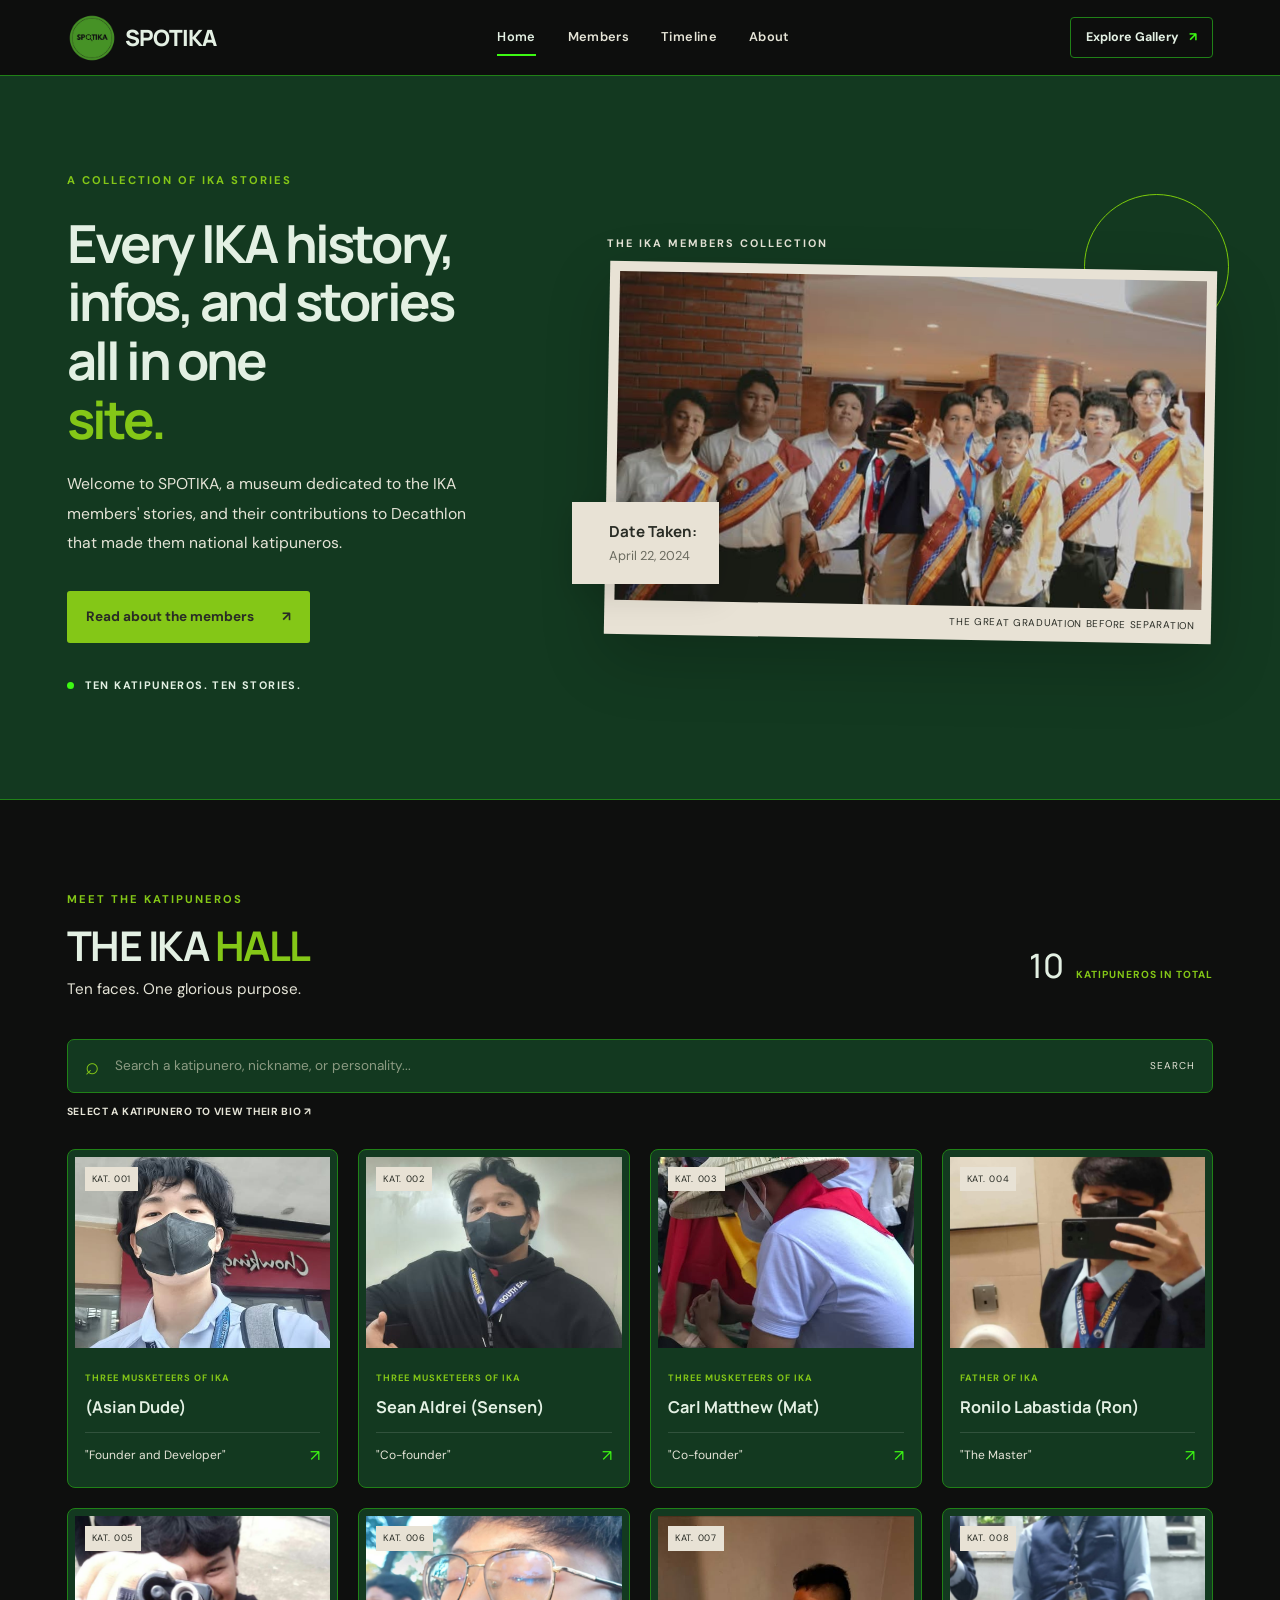
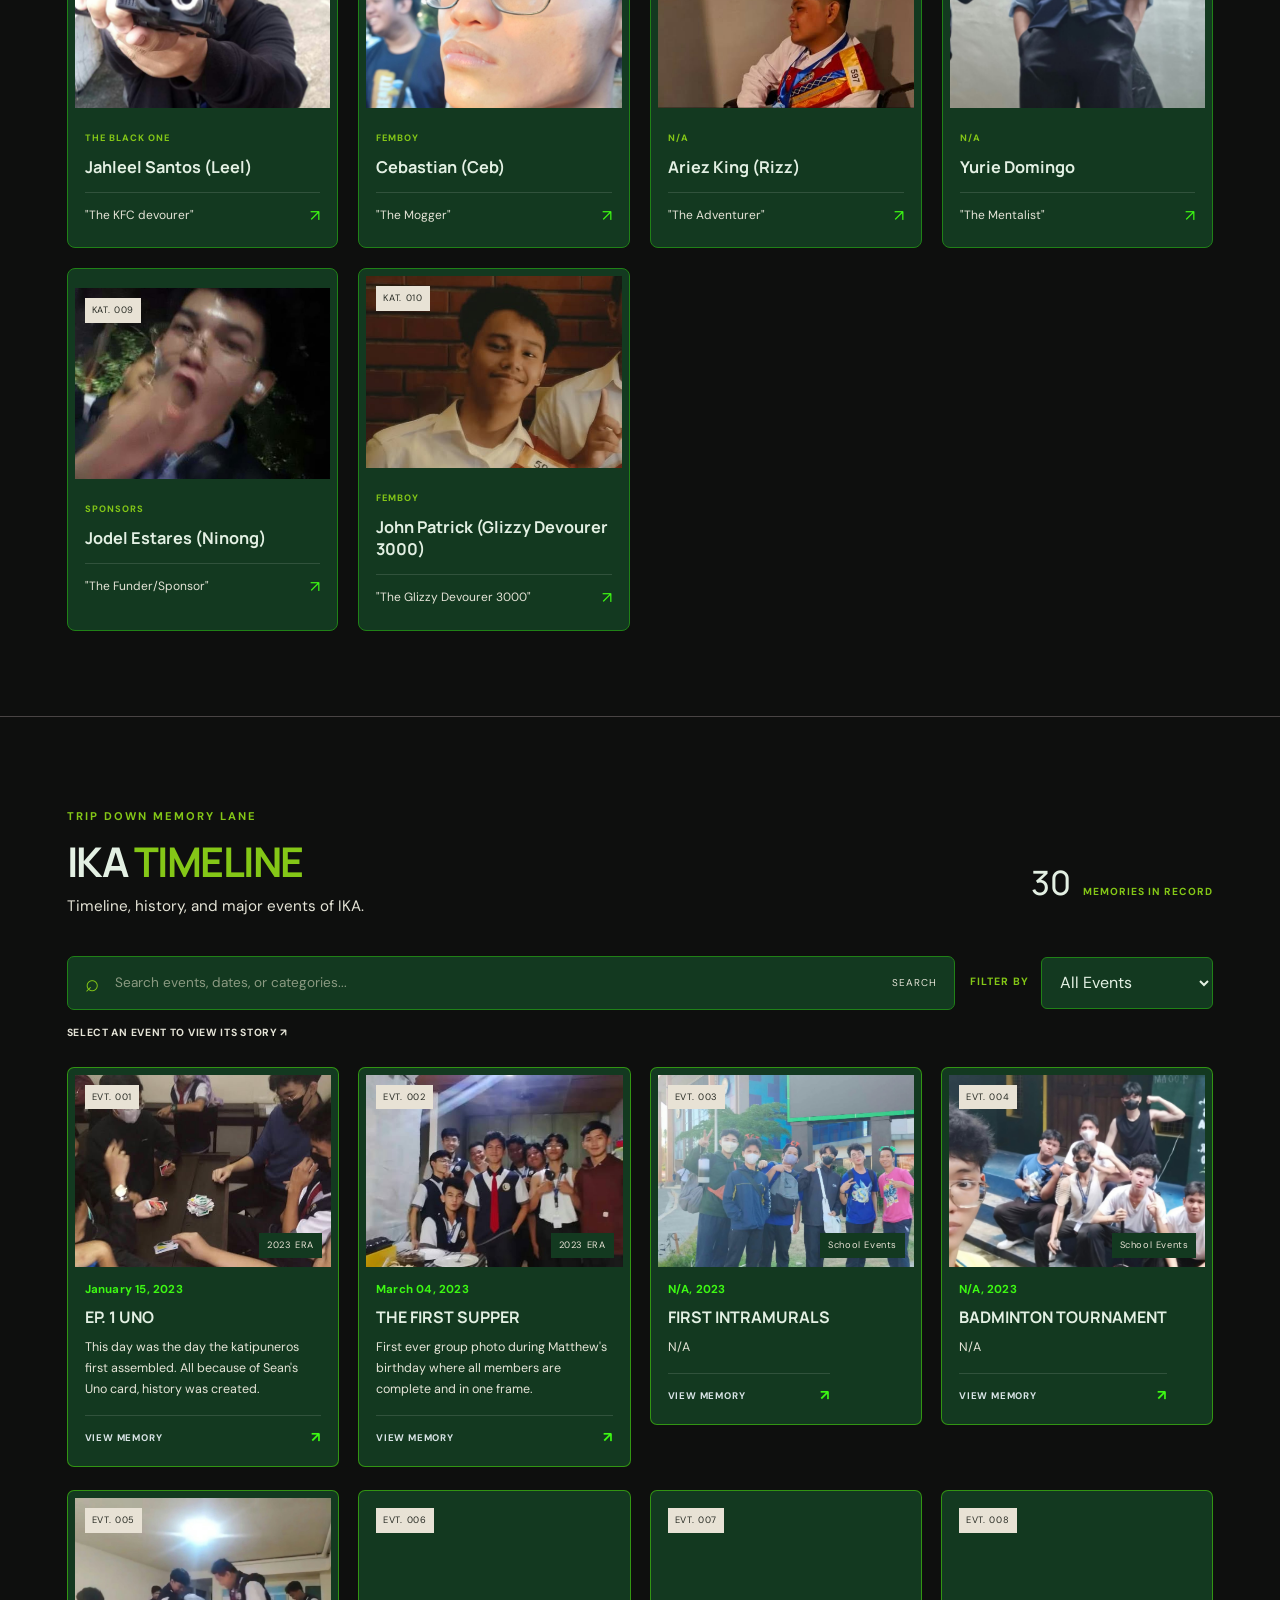
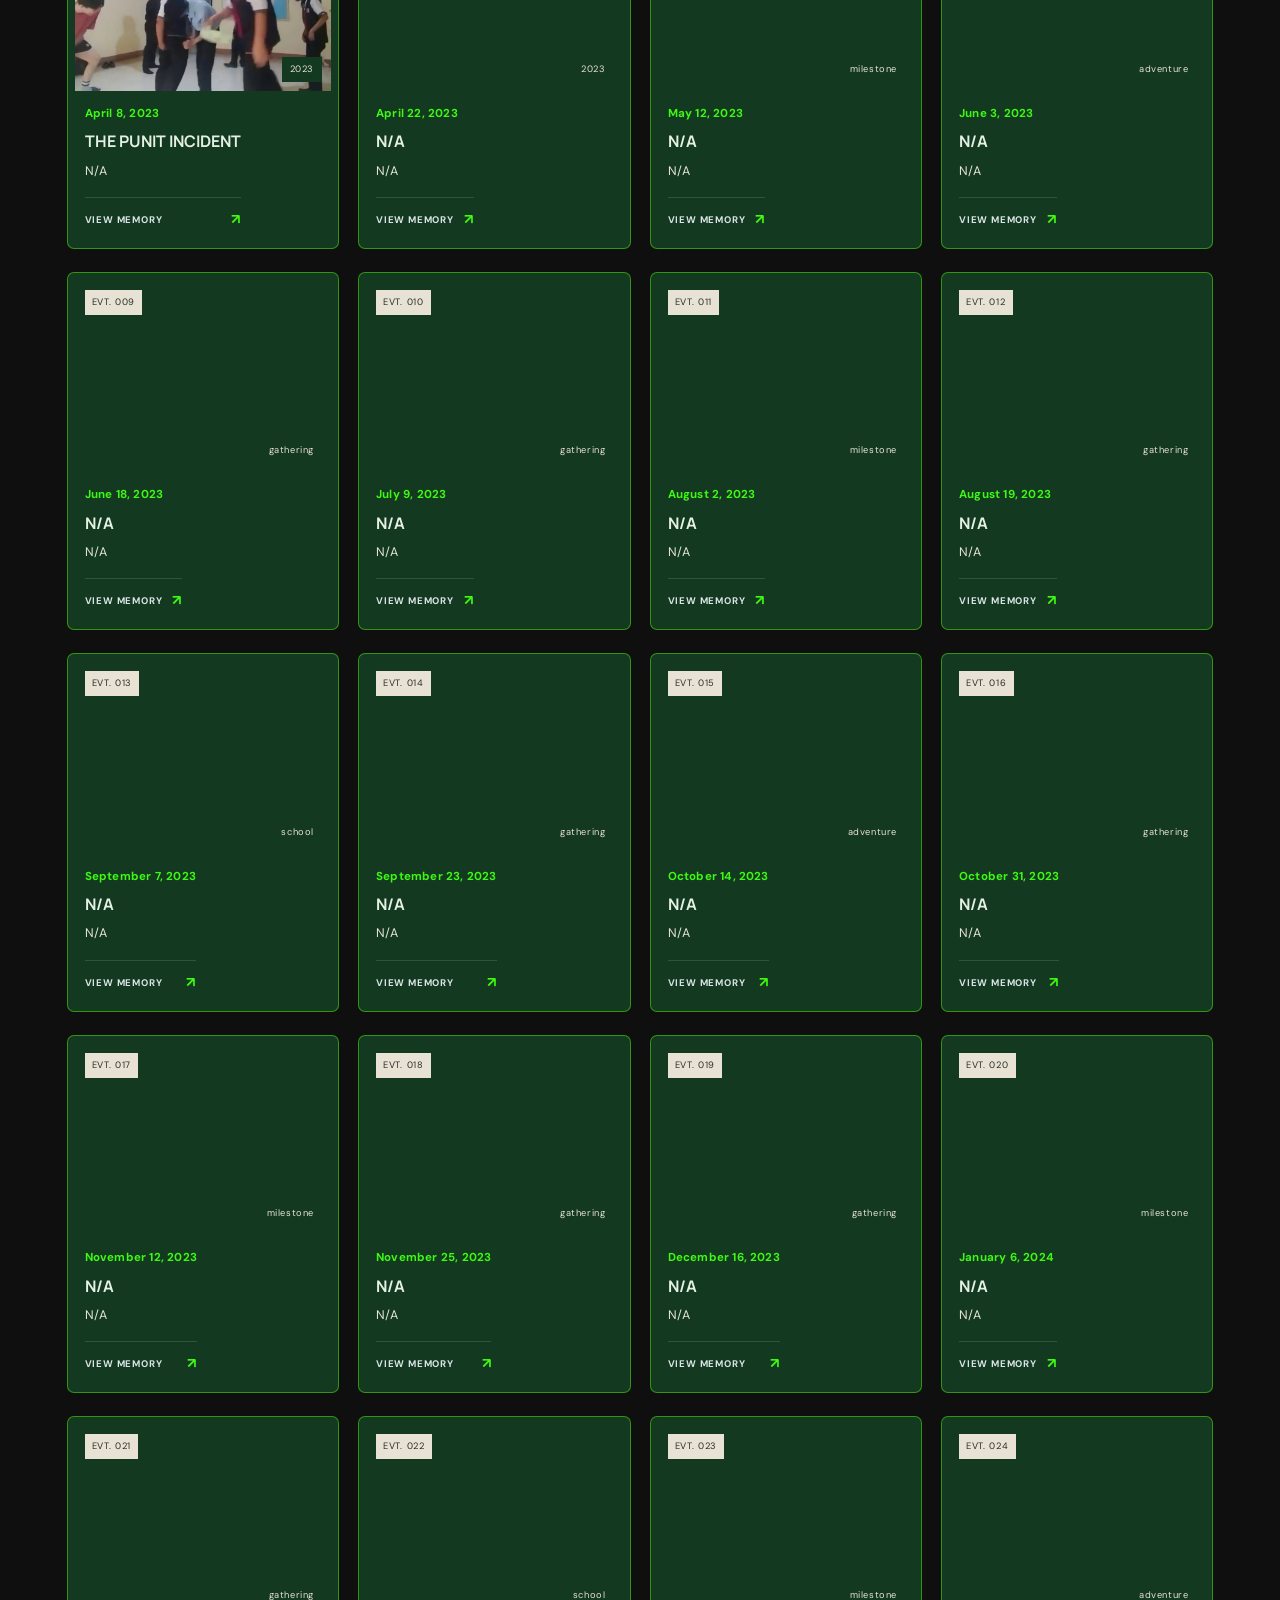
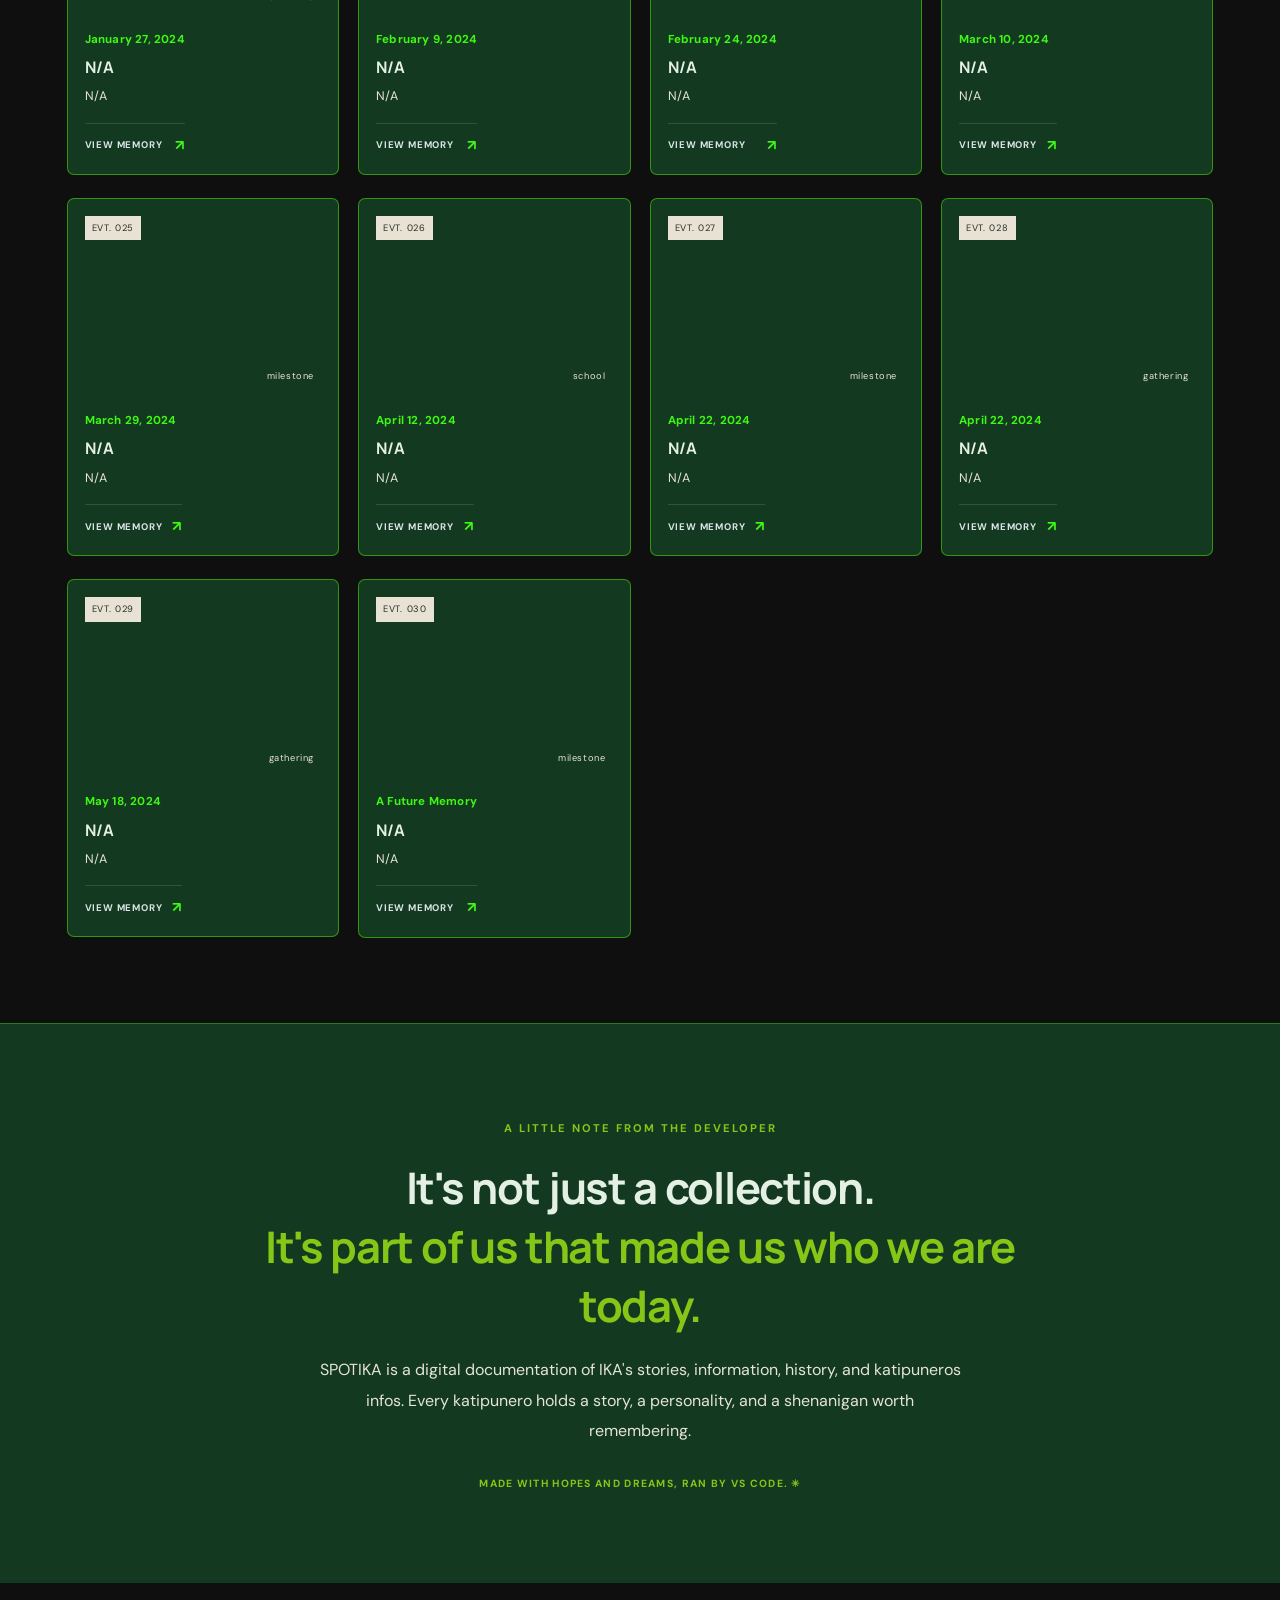
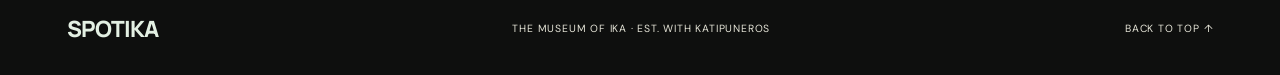
==== index.html @ 7651d175 "Fix HTML encoding issues in index.html" ====
<!DOCTYPE html>
<html lang="en">
<head>
    <meta charset="UTF-8">
    <meta name="viewport" content="width=device-width, initial-scale=1.0">
    <meta name="theme-color" content="#292c25">
    <title>SPOTIKA | The Museum of IKA</title>
    <link rel="preconnect" href="https://fonts.googleapis.com">
    <link rel="preconnect" href="https://fonts.gstatic.com" crossorigin>
    <link href="https://fonts.googleapis.com/css2?family=DM+Sans:wght@400;500;600;700&family=Manrope:wght@400;500;600;700;800&display=swap" rel="stylesheet">
    <link rel="stylesheet" href="style.css">
</head>
<body>
<header class="navbar" id="siteNavbar">
    <a href="#home" class="logo" aria-label="SPOTIKA home">
    <img src="/images/SPOTIKA_LOGO-removebg-preview.png" alt="" class="logo-image">
    <span class="logo-name">SPOTIKA</span>
</a>
    <button class="nav-toggle" id="navToggle" type="button" aria-label="Open navigation menu" aria-expanded="false" aria-controls="primaryNav">
        <span></span><span></span><span></span>
    </button>
    <nav class="nav-links" id="primaryNav" aria-label="Main navigation">
        <a href="#home" class="nav-link active">Home</a>
        <a href="#gallery" class="nav-link">Members</a>
        <a href="#events" class="nav-link">Timeline</a>
        <a href="#about" class="nav-link">About</a>
    </nav>
    <a href="#gallery" class="nav-button">Explore Gallery <span aria-hidden="true">↗</span></a>
</header>

<main>
    <section class="hero" id="home">
        <div class="hero-content">
            <span class="eyebrow">A COLLECTION OF IKA STORIES</span>
            <h1>Every IKA history, infos, and stories<br>all in one<br><span>site.</span></h1>
            <p>Welcome to SPOTIKA, a museum dedicated to the IKA members' stories, and their contributions to Decathlon that made them national katipuneros.</p>
            <a href="#gallery" class="primary-button">Read about the members <span>↗</span></a>
            <div class="hero-note"><span class="note-dot"></span>TEN KATIPUNEROS. TEN STORIES.</div>
        </div>
        <div class="hero-art">
            <div class="art-label">THE IKA MEMBERS COLLECTION</div>
            <div class="art-frame">
                <img src="/images/friends.jpg" alt="Friends spending time together">
                <div class="art-caption"><span></span><span>THE GREAT GRADUATION BEFORE SEPARATION</span></div>
            </div>
            <div class="floating-note">
                <span class="note-star"></span>
                <div><strong>Date Taken:</strong><p>April 22, 2024</p></div>
            </div>
            <span class="decorative-circle"></span>
        </div>
    </section>

    <section class="collection section-wrap" id="gallery">
        <div class="section-heading">
            <div>
                <span class="eyebrow">MEET THE KATIPUNEROS</span>
                <h2>THE IKA <span>HALL</span></h2>
                <p>Ten faces. One glorious purpose.</p>
            </div>
            <div class="collection-count"><strong id="memberCount">10</strong><span>KATIPUNEROS IN TOTAL</span></div>
        </div>
        <div class="search-area">
            <div class="search-box">
                <span class="search-icon">⌕</span>
                <input type="search" id="searchInput" placeholder="Search a katipunero, nickname, or personality..." aria-label="Search members">
                <span class="search-shortcut">SEARCH</span>
            </div>
            <p>SELECT A KATIPUNERO TO VIEW THEIR BIO ↗</p>
        </div>
        <div class="member-grid" id="memberGrid"></div>
        <div class="empty-state" id="emptyState" hidden><span>✳</span><h3>No katipuneros found.</h3><p>Try another name or nickname.</p></div>
    </section>

    <section class="events-section section-wrap" id="events">
        <div class="section-heading">
            <div>
                <span class="eyebrow">TRIP DOWN MEMORY LANE</span>
                <h2>IKA <span>TIMELINE</span></h2>
                <p>Timeline, history, and major events of IKA.</p>
            </div>
            <div class="collection-count"><strong id="eventCount">30</strong><span>MEMORIES IN RECORD</span></div>
        </div>
        <div class="event-controls">
            <div class="search-box event-search-box">
                <span class="search-icon">⌕</span>
                <input type="search" id="eventSearch" placeholder="Search events, dates, or categories..." aria-label="Search events">
                <span class="search-shortcut">SEARCH</span>
            </div>
            <label class="filter-wrap">
                <span class="filter-label">FILTER BY</span>
                <select id="eventFilter" aria-label="Filter events by category">
                    <option value="all">All Events</option>
                    <option value="2023 Events">2023 Events</option>
                    <option value="2024 Events">2024 Events</option>
                    <option value="School Events">School Events</option>
                </select>
            </label>
        </div>
        <p class="gallery-hint">SELECT AN EVENT TO VIEW ITS STORY ↗</p>
        <div class="event-grid" id="eventGrid"></div>
        <div class="empty-state" id="eventEmptyState" hidden><span>✳</span><h3>No events found.</h3><p>Try another search or category.</p></div>
    </section>

    <section class="about-section" id="about">
        <span class="eyebrow">A LITTLE NOTE FROM THE DEVELOPER</span>
        <h2>It's not just a collection.<br><span>It's part of us that made us who we are today.</span></h2>
        <p>SPOTIKA is a digital documentation of IKA's stories, information, history, and katipuneros infos. Every katipunero holds a story, a personality, and a shenanigan worth remembering.</p>
        <span class="about-signature">MADE WITH HOPES AND DREAMS, RAN BY VS CODE. ✳</span>
    </section>
</main>

<footer>
    <a href="#home" class="logo">SPOTIKA<span></span></a>
    <p>THE MUSEUM OF IKA · EST. WITH KATIPUNEROS</p>
    <a href="#home" class="back-top">BACK TO TOP ↑</a>
</footer>

<div class="modal-overlay" id="profileModal" role="dialog" aria-modal="true" aria-labelledby="profileName" hidden>
    <div class="profile-modal">
        <button class="close-modal" id="closeModal" aria-label="Close profile">✕</button>
        <div class="profile-image-wrap"><img id="profileImage" src="" alt=""><span class="profile-number" id="profileNumber"></span></div>
        <div class="profile-details">
            <span class="eyebrow" id="profileCategory">MEMBER EXHIBIT</span>
            <h2 id="profileName">Member Name</h2>
            <p class="profile-nickname" id="profileNickname"></p>
            <div class="profile-divider"></div>
            <h3>STORY</h3><p id="profileBio"></p>
            <div class="profile-facts">
                <div><span>KNOWN FOR</span><strong id="profileTrait"></strong></div>
                <div><span>PERSONAL MOTTO</span><strong id="profileMotto"></strong></div>
            </div>
            <p class="profile-footer">EVERY KATIPUNERO HAS A STORY. THIS IS ONE OF TEN.</p>
        </div>
    </div>
</div>

<div class="modal-overlay" id="eventModal" role="dialog" aria-modal="true" aria-labelledby="eventModalTitle" hidden>
    <div class="event-modal">
        <button class="close-modal" id="closeEventModal" aria-label="Close event">✕</button>
        <div class="event-modal-image-wrap">
            <img id="eventModalImage" src="" alt="">
            <span class="event-modal-number" id="eventModalNumber"></span>
        </div>
        <div class="event-modal-details">
            <span class="eyebrow" id="eventModalCategory">EVENT EXHIBIT</span>
            <p class="event-modal-date" id="eventModalDate"></p>
            <h2 id="eventModalTitle">Event title</h2>
            <p id="eventModalDescription"></p>
            <p class="profile-footer">A MEMORY FROM THE SPOTIKA ARCHIVE ✳</p>
        </div>
    </div>
</div>
<script src="script.js"></script>
</body>
</html>
---- style.css ----
:root {
    --background: #133920;
    --surface: #0e0f0e;
    --paper: #e8e2d5;
    --card: #133920;
    --ink: #e3f0e3;
    --dark-ink: #292c25;
    --muted: #e5e4d7;
    --green: #84c717;
    --accent: #3df913;
    --line: #208117;

    --sans: "DM Sans", sans-serif;
    --heading: "Manrope", sans-serif;
}

* { box-sizing: border-box; }

html {
    scroll-behavior: smooth;
    scroll-padding-top: 90px;
}

body {
    margin: 0;
    background: var(--surface);
    color: var(--ink);
    font-family: var(--sans);
    line-height: 1.6;
}

body.modal-open { overflow: hidden; }

a { color: inherit; text-decoration: none; }
button, input, select { font: inherit; }
button { color: inherit; }
img { display: block; max-width: 100%; }
[hidden] { display: none !important; }

/* NAVIGATION */
.navbar {
    position: sticky;
    top: 0;
    z-index: 1000;
    min-height: 76px;
    padding: 0 5.2%;
    display: flex;
    align-items: center;
    justify-content: space-between;
    gap: 28px;
    background: rgba(14, 15, 14, .97);
    border-bottom: 1px solid var(--line);
    backdrop-filter: blur(14px);
    -webkit-backdrop-filter: blur(14px);
    transition: box-shadow .25s ease, background .25s ease;
}

.navbar.scrolled {
    background: rgba(14, 15, 14, .97);
    box-shadow: 0 8px 25px #0003;
}

.logo {
    flex-shrink: 0;
    font-family: var(--heading);
    font-size: 1.4rem;
    font-weight: 800;
    letter-spacing: -1px;
}

.navbar nav {
    display: flex;
    align-items: center;
    justify-content: center;
    gap: clamp(18px, 2.5vw, 34px);
}

.navbar nav a {
    position: relative;
    padding: 10px 0;
    color: var(--muted);
    font-size: .8rem;
    font-weight: 600;
    letter-spacing: .35px;
    transition: color .2s ease;
}

.navbar nav a:not(.nav-mobile-cta)::after {
    content: "";
    position: absolute;
    left: 0;
    right: 0;
    bottom: 2px;
    height: 2px;
    background: var(--accent);
    transform: scaleX(0);
    transform-origin: left;
    transition: transform .22s ease;
}

.navbar nav a:hover,
.navbar nav a.active {
    color: var(--ink);
}

.navbar nav a:hover::after,
.navbar nav a.active::after {
    transform: scaleX(1);
}

.nav-button {
    flex-shrink: 0;
    display: inline-flex;
    align-items: center;
    gap: 10px;
    padding: 10px 15px;
    border: 1px solid var(--line);
    border-radius: 4px;
    color: var(--ink);
    font-size: .78rem;
    font-weight: 700;
    transition: background .2s ease, border-color .2s ease, transform .2s ease;
}

.nav-button span { color: var(--accent); }

.nav-button:hover {
    background: rgba(85, 174, 12, 0.865);
    border-color: var(--accent);
    transform: translateY(-1px);
}

.nav-toggle,
.nav-mobile-cta {
    display: none;
}

.navbar a:focus-visible,
.nav-toggle:focus-visible {
    outline: 2px solid var(--accent);
    outline-offset: 5px;
}

/* HERO */
.hero {
    min-height: 620px;
    padding: 90px 5.2% 105px;
    display: grid;
    grid-template-columns: .85fr 1.15fr;
    align-items: center;
    gap: 8%;
    background: var(--background);
    border-bottom: 1px solid var(--line);
    overflow: hidden;
}

.hero-content { max-width: 510px; }

.eyebrow {
    display: inline-block;
    color: var(--green);
    font-size: .7rem;
    font-weight: 700;
    letter-spacing: 2px;
    text-transform: uppercase;
}

.hero h1 {
    margin: 22px 0 20px;
    font-family: var(--heading);
    font-size: clamp(2.5rem, 4.1vw, 4.4rem);
    line-height: 1.12;
    letter-spacing: -2.8px;
}

.hero h1 span,
.section-heading h2 span,
.about-section h2 span {
    color: var(--green);
}

.hero-content > p {
    max-width: 430px;
    color: var(--muted);
    font-size: .98rem;
    line-height: 1.9;
}

.primary-button {
    display: inline-flex;
    align-items: center;
    gap: 28px;
    margin-top: 17px;
    padding: 15px 19px;
    background: var(--green);
    color: var(--dark-ink);
    border-radius: 3px;
    font-size: .85rem;
    font-weight: 700;
    transition: transform .2s ease, background .2s ease;
}

.primary-button:hover {
    transform: translateY(-2px);
    background: var(--paper);
}

.hero-note {
    display: flex;
    align-items: center;
    gap: 11px;
    margin-top: 34px;
    font-size: .68rem;
    letter-spacing: 1.4px;
    font-weight: 700;
}

.note-dot {
    width: 7px;
    height: 7px;
    border-radius: 50%;
    background: var(--accent);
}

.hero-art {
    position: relative;
    padding: 24px 0 10px;
    max-width: 850px;
    width: 100%;
    justify-self: end;
}

.art-label {
    margin-bottom: 13px;
    color: var(--muted);
    font-size: .68rem;
    letter-spacing: 2px;
    font-weight: 700;
}

.art-frame {
    position: relative;
    z-index: 1;
    padding: 12px 12px 34px;
    background: var(--paper);
    box-shadow: 0 24px 65px #0003;

    transform: rotate(1deg);
    transition: transform 0.5s ease, box-shadow 0.5s ease;
}

/* Tilt animation when hovering */
.art-frame:hover {
    transform: rotate(-2deg) scale(1.02);
    box-shadow: 0 30px 75px #0005;
}

.art-frame > img {
    display: block;
    width: 100%;
    height: auto;
    aspect-ratio: auto;
    object-fit: contain;
    object-position: center;
}

.art-caption {
    position: absolute;
    right: 16px;
    bottom: 10px;
    color: var(--dark-ink);
    font-size: .62rem;
    letter-spacing: .7px;
}

.floating-note {
    position: absolute;
    z-index: 2;
    left: -35px;
    bottom: 65px;
    display: flex;
    align-items: center;
    gap: 15px;
    padding: 17px 22px;
    background: var(--paper);
    color: var(--dark-ink);
    box-shadow: 0 10px 35px #0002;
}

.note-star { color: var(--accent); font-size: 1.8rem; }

.floating-note strong {
    font-family: var(--heading);
    font-size: .95rem;
}

.floating-note p {
    margin: 2px 0 0;
    color: #6b6b60;
    font-size: .8rem;
}

.decorative-circle {
    position: absolute;
    z-index: 0;
    top: -17px;
    right: -16px;
    width: 145px;
    height: 145px;
    border: 1px solid #91e706d6;
    border-radius: 50%;
}

/* SECTION LAYOUT */
.section-wrap { padding: 85px 5.2%; }

.collection { background: var(--surface); }

.events-section {
    background: var(--surface);
    border-top: 1px solid #aa9c9c60;
}

.section-heading {
    display: flex;
    justify-content: space-between;
    align-items: end;
    gap: 30px;
    margin-bottom: 38px;
}

.section-heading h2 {
    margin: 10px 0 3px;
    font-family: var(--heading);
    font-size: clamp(2rem, 3.2vw, 3.1rem);
    line-height: 1.2;
    letter-spacing: -1.5px;
}

.section-heading p {
    margin: 7px 0 0;
    color: var(--muted);
    font-size: .95rem;
}

.collection-count {
    display: flex;
    align-items: baseline;
    gap: 12px;
    padding-bottom: 8px;
    white-space: nowrap;
}

.collection-count strong {
    font-family: var(--heading);
    font-size: 2.1rem;
    font-weight: 500;
}

.collection-count span {
    color: var(--green);
    font-size: .64rem;
    font-weight: 700;
    letter-spacing: 1px;
}

/* SEARCH */
.search-area { margin-bottom: 28px; }

.search-box {
    display: flex;
    align-items: center;
    gap: 14px;
    padding: 0 17px;
    min-height: 54px;
    border: 1px solid var(--line);
    border-radius: 7px;
    background: var(--background);
}

.search-icon {
    color: var(--green);
    font-size: 1.5rem;
    line-height: 1;
}

.search-box input {
    flex: 1;
    min-width: 0;
    border: 0;
    outline: 0;
    background: transparent;
    color: var(--ink);
    font-size: .85rem;
}

.search-box input::placeholder {
    color: #a9b29a;
    opacity: .8;
}

.search-shortcut {
    color: var(--muted);
    font-size: .62rem;
    letter-spacing: 1px;
}

.search-area > p,
.gallery-hint {
    margin: 11px 0 0;
    color: var(--muted);
    font-size: .65rem;
    letter-spacing: .7px;
    font-weight: 700;
}

/* MEMBER CARDS */
.member-grid {
    display: grid;
    grid-template-columns: repeat(4, minmax(0, 1fr));
    gap: 20px;
}

.member-card {
    padding: 7px;
    overflow: hidden;
    text-align: left;
    border: 1px solid var(--line);
    border-radius: 8px;
    background: var(--card);
    cursor: pointer;
    animation: riseIn .45s both;
    transition: transform .25s ease, border-color .25s ease, background .25s ease;
}

.member-card:hover {
    transform: translateY(-5px);
    border-color: var(--accent);
    background: #031a03;
}

.member-image {
    position: relative;
    overflow: hidden;
    background: var(--background);
    aspect-ratio: 4 / 3;
}

.member-image img {
    width: 100%;
    height: 100%;
    object-fit: cover;
    transition: transform .4s ease;
}

.member-card:hover .member-image img { transform: scale(1.04); }

.member-index,
.event-number {
    position: absolute;
    top: 10px;
    left: 10px;
    padding: 5px 7px;
    background: var(--paper);
    color: var(--dark-ink);
    font-size: .58rem;
    letter-spacing: .7px;
}

.member-info { padding: 15px 10px 12px; }

.member-category {
    color: var(--green);
    font-size: .58rem;
    font-weight: 700;
    letter-spacing: 1px;
    text-transform: uppercase;
}

.member-info h3 {
    margin: 7px 0 13px;
    font-family: var(--heading);
    font-size: 1.02rem;
    line-height: 1.4;
}

.member-bottom {
    display: flex;
    align-items: center;
    justify-content: space-between;
    gap: 8px;
    border-top: 1px solid #ffffff20;
    padding-top: 10px;
}

.member-nickname {
    overflow: hidden;
    color: var(--muted);
    font-size: .75rem;
    text-overflow: ellipsis;
    white-space: nowrap;
}

.member-arrow { color: var(--accent); }

/* EVENT CONTROLS AND CARDS */
.event-controls {
    display: grid;
    grid-template-columns: 1fr auto;
    gap: 15px;
    align-items: center;
}

.event-search-box { min-width: 0; }

.filter-wrap {
    display: flex;
    align-items: center;
    gap: 12px;
}

.filter-label {
    color: var(--green);
    font-size: .66rem;
    font-weight: 700;
    letter-spacing: 1px;
}

.filter-wrap select {
    min-height: 52px;
    min-width: 165px;
    padding: 0 34px 0 14px;
    color: var(--ink);
    background: var(--background);
    border: 1px solid var(--line);
    border-radius: 6px;
    outline: none;
    cursor: pointer;
}

.filter-wrap select option { background: var(--surface); }

.gallery-hint { margin: 15px 0 25px; }

.event-grid {
    display: grid;
    grid-template-columns: repeat(4, minmax(0, 1fr));
    gap: 23px 19px;
    align-items: start;
}

.event-card {
    min-width: 0;
    padding: 7px;
    display: flex;
    flex-direction: column;
    overflow: hidden;
    text-align: left;
    background: var(--card);
    border: 1px solid #52f20780;
    border-radius: 7px;
    cursor: pointer;
    animation: riseIn .45s both;
    transition: transform .25s ease, border-color .25s ease, box-shadow .25s ease;
}

.event-card:hover {
    transform: translateY(-5px);
    border-color: var(--accent);
    box-shadow: 0 12px 30px #0003;
}

.event-image {
    position: relative;
    width: 100%;
    overflow: hidden;
    background: var(--background);
}

.event-card.portrait .event-image { aspect-ratio: 3 / 4; }
.event-card.landscape .event-image { aspect-ratio: 4 / 3; }
.event-card.wide .event-image { aspect-ratio: 5 / 3; }

.event-image img {
    width: 100%;
    height: 100%;
    object-fit: cover;
    transition: transform .4s ease;
}

.event-card:hover .event-image img { transform: scale(1.045); }

.event-image.image-missing {
    background: linear-gradient(135deg, var(--background), var(--card));
}

.event-category {
    position: absolute;
    right: 9px;
    bottom: 9px;
    padding: 5px 8px;
    background: var(--background);
    color: var(--paper);
    font-size: .58rem;
    letter-spacing: .6px;
}

.event-info { padding: 14px 10px 10px; }

.event-date {
    margin: 0 0 7px;
    color: var(--accent);
    font-size: .72rem;
    font-weight: 700;
    letter-spacing: .2px;
}

.event-info h3 {
    margin: 0 0 8px;
    font-family: var(--heading);
    font-size: 1rem;
    line-height: 1.4;
}

.event-description {
    display: -webkit-box;
    -webkit-line-clamp: 3;
    line-clamp: 3;
    -webkit-box-orient: vertical;
    overflow: hidden;
    margin: 0;
    color: var(--muted);
    font-size: .78rem;
    line-height: 1.7;
}

.event-read-more {
    display: flex;
    justify-content: space-between;
    align-items: center;
    gap: 10px;
    margin-top: 15px;
    padding-top: 10px;
    border-top: 1px solid #ffffff20;
    color: #d9e4e6;
    font-size: .6rem;
    font-weight: 700;
    letter-spacing: .8px;
}

.event-read-more span:last-child {
    color: var(--accent);
    font-size: .9rem;
}

/* EMPTY SEARCH RESULTS */
.empty-state {
    padding: 55px 20px;
    text-align: center;
    border: 1px dashed #ffffff2a;
    border-radius: 8px;
}

.empty-state > span {
    color: var(--accent);
    font-size: 2rem;
}

.empty-state h3 {
    margin: 10px 0 5px;
    font-family: var(--heading);
}

.empty-state p {
    margin: 0;
    color: var(--muted);
}

/* ABOUT AND FOOTER */
.about-section {
    padding: 90px 5.2%;
    background: var(--background);
    border-top: 1px solid var(--line);
    text-align: center;
}

.about-section h2 {
    margin: 20px auto;
    font-family: var(--heading);
    font-size: clamp(1.9rem, 3.4vw, 3.2rem);
    line-height: 1.35;
    letter-spacing: -1.3px;
}

.about-section h2 span {
    display: inline-block;
    max-width: 850px;
}

.about-section > p {
    max-width: 650px;
    margin: 0 auto;
    color: var(--muted);
    line-height: 1.9;
}

.about-signature {
    display: block;
    margin-top: 30px;
    color: var(--green);
    font-size: .65rem;
    letter-spacing: 1.3px;
    font-weight: 700;
}

footer {
    display: flex;
    align-items: center;
    justify-content: space-between;
    gap: 20px;
    padding: 27px 5.2%;
    background: var(--surface);
}

footer p,
.back-top {
    color: var(--muted);
    font-size: .65rem;
    letter-spacing: .8px;
}

.back-top { white-space: nowrap; }

/* MODALS */
.modal-overlay {
    position: fixed;
    z-index: 1000;
    inset: 0;
    display: flex;
    align-items: center;
    justify-content: center;
    padding: 24px;
    overflow-y: auto;
    background: #050705df;
    backdrop-filter: blur(7px);
}

.profile-modal,
.event-modal {
    position: relative;
    display: grid;
    grid-template-columns: .9fr 1.1fr;
    width: min(960px, 100%);
    max-height: calc(100vh - 48px);
    overflow-y: auto;
    background: var(--surface);
    border: 1px solid #a9b29a60;
    border-radius: 8px;
    box-shadow: 0 25px 80px #0007;
}

.close-modal {
    position: absolute;
    z-index: 5;
    top: 13px;
    right: 13px;
    width: 38px;
    height: 38px;
    border: 1px solid #ffffff40;
    border-radius: 50%;
    background: var(--surface);
    color: var(--ink);
    cursor: pointer;
    font-size: 1rem;
}

.close-modal:hover {
    background: var(--accent);
    color: var(--dark-ink);
}

.profile-image-wrap,
.event-modal-image-wrap {
    position: relative;
    min-height: 450px;
    background: var(--background);
}

.profile-image-wrap img,
.event-modal-image-wrap img {
    position: absolute;
    inset: 0;
    width: 100%;
    height: 100%;
    object-fit: cover;
}

.profile-number,
.event-modal-number {
    position: absolute;
    left: 18px;
    bottom: 18px;
    padding: 7px 10px;
    background: var(--paper);
    color: var(--dark-ink);
    font-size: .65rem;
    letter-spacing: .8px;
}

.profile-details,
.event-modal-details {
    padding: 48px 38px 35px;
    overflow-y: auto;
}

.profile-details h2,
.event-modal-details h2 {
    margin: 10px 0 5px;
    font-family: var(--heading);
    font-size: clamp(1.8rem, 3vw, 2.5rem);
    line-height: 1.2;
    letter-spacing: -1px;
}

.profile-nickname {
    margin: 0;
    color: var(--accent);
}

.profile-divider {
    height: 1px;
    margin: 27px 0;
    background: #ffffff24;
}

.profile-details h3 {
    color: var(--green);
    font-size: .7rem;
    letter-spacing: 1.5px;
}

.profile-details > p,
.event-modal-details > p:not(.event-modal-date):not(.profile-footer) {
    color: var(--muted);
    line-height: 1.9;
}

.profile-facts {
    display: grid;
    gap: 17px;
    margin-top: 25px;
}

.profile-facts div {
    display: grid;
    gap: 4px;
}

.profile-facts span {
    color: var(--green);
    font-size: .63rem;
    font-weight: 700;
    letter-spacing: 1px;
}

.profile-facts strong {
    font-size: .9rem;
    font-weight: 500;
}

.profile-footer {
    margin-top: 30px;
    color: var(--green);
    font-size: .6rem;
    font-weight: 700;
    letter-spacing: .8px;
}

.event-modal-date {
    margin: 14px 0 0;
    color: var(--accent);
    font-size: .85rem;
    font-weight: 700;
}

.event-modal-details > p:not(.event-modal-date):not(.profile-footer) {
    margin-top: 22px;
}

/* ANIMATION */
@keyframes riseIn {
    from { opacity: 0; transform: translateY(10px); }
    to { opacity: 1; transform: translateY(0); }
}

/* TABLET */
@media (max-width: 1050px) {
    .hero { gap: 5%; }

    .member-grid,
    .event-grid {
        grid-template-columns: repeat(3, minmax(0, 1fr));
    }

    .hero h1 {
        font-size: clamp(2.4rem, 4.4vw, 3.5rem);
    }
}

/* MOBILE NAVIGATION AND LAYOUT */
@media (max-width: 760px) {
    .navbar {
        position: sticky;
        min-height: 70px;
        padding: 12px 5%;
        gap: 14px;
    }

    .nav-toggle {
        width: 42px;
        height: 42px;
        display: flex;
        flex-direction: column;
        align-items: center;
        justify-content: center;
        gap: 5px;
        margin-left: auto;
        padding: 0;
        border: 1px solid rgba(227, 240, 227, .28);
        border-radius: 4px;
        background: transparent;
        cursor: pointer;
    }

    .nav-toggle span {
        width: 18px;
        height: 2px;
        border-radius: 2px;
        background: var(--ink);
        transition: transform .2s ease, opacity .2s ease;
    }

    .nav-toggle[aria-expanded="true"] span:first-child {
        transform: translateY(7px) rotate(45deg);
    }

    .nav-toggle[aria-expanded="true"] span:nth-child(2) {
        opacity: 0;
    }

    .nav-toggle[aria-expanded="true"] span:last-child {
        transform: translateY(-7px) rotate(-45deg);
    }

    .navbar nav {
        position: absolute;
        top: calc(100% + 1px);
        left: 0;
        right: 0;
        display: flex;
        flex-direction: column;
        align-items: stretch;
        gap: 0;
        padding: 8px 5% 18px;
        background: rgba(19, 57, 32, .99);
        border-bottom: 1px solid var(--line);
        box-shadow: 0 18px 30px rgba(0, 0, 0, .22);
        visibility: hidden;
        opacity: 0;
        transform: translateY(-8px);
        pointer-events: none;
        transition: opacity .2s ease, transform .2s ease, visibility .2s ease;
    }

    .navbar.nav-open nav {
        visibility: visible;
        opacity: 1;
        transform: translateY(0);
        pointer-events: auto;
    }

    .navbar nav a {
        display: block;
        padding: 13px 4px;
        border-bottom: 1px solid rgba(227, 240, 227, .09);
        font-size: .88rem;
    }

    .navbar nav a::after { display: none; }

    .navbar nav .nav-mobile-cta {
        display: block;
        margin-top: 12px;
        padding: 12px 14px;
        border: 1px solid var(--line);
        border-radius: 4px;
        text-align: center;
        color: var(--ink);
    }

    .navbar nav .nav-mobile-cta:hover {
        background: rgba(32, 129, 23, .22);
    }

    .hero {
        grid-template-columns: 1fr;
        padding: 65px 6% 75px;
        gap: 55px;
    }

    .hero-content { max-width: 600px; }

    .hero h1 {
        font-size: clamp(2.6rem, 9vw, 4rem);
    }

    .hero-art { margin-left: 10px; }

    .floating-note {
        left: -10px;
        bottom: 48px;
        padding: 13px 16px;
    }

    .section-wrap { padding: 65px 5%; }

    .section-heading {
        align-items: flex-start;
        flex-direction: column;
        gap: 15px;
    }

    .collection-count { padding: 0; }

    .member-grid,
    .event-grid {
        grid-template-columns: repeat(2, minmax(0, 1fr));
        gap: 14px;
    }

    .event-controls { grid-template-columns: 1fr; }

    .filter-wrap { justify-content: space-between; }

    .filter-wrap select { flex: 1; }

    .profile-modal,
    .event-modal {
        grid-template-columns: 1fr;
        max-width: 520px;
    }

    .profile-image-wrap,
    .event-modal-image-wrap {
        min-height: 290px;
        max-height: 42vh;
    }

    .profile-details,
    .event-modal-details {
        padding: 30px 25px;
    }

    footer { flex-wrap: wrap; }
}

/* SMALL MOBILE */
@media (max-width: 430px) {
    .navbar { gap: 10px; }

    .logo { font-size: 1.2rem; }

    .nav-button {
        font-size: .7rem;
        padding: 8px 9px;
    }

    .member-grid,
    .event-grid {
        grid-template-columns: 1fr;
    }

    .event-card.portrait .event-image { aspect-ratio: 4 / 3; }

    .section-heading h2 { font-size: 2rem; }

    .search-shortcut { display: none; }

    footer {
        justify-content: center;
        text-align: center;
    }

    footer p {
        width: 100%;
        order: 3;
    }

    .modal-overlay { padding: 12px; }

    .profile-modal,
    .event-modal {
        max-height: calc(100vh - 24px);
    }
}

/* ACCESSIBILITY */
@media (prefers-reduced-motion: reduce) {
    *,
    *::before,
    *::after {
        scroll-behavior: auto !important;
        animation-duration: .01ms !important;
        transition-duration: .01ms !important;
    }
}
.hero-art {
    width: 100%;
    min-width: 0;
}

.art-frame {
    width: 100%;
    max-width: 100%;
    padding: 10px 10px 34px;
    transform: rotate(1deg);
    transition: transform 0.5s ease, box-shadow 0.5s ease;
}

.art-frame:hover {
    transform: rotate(-2deg) scale(1.01);
}

.art-frame > img {
    width: 100%;
    height: auto;
    aspect-ratio: 16 / 9;
    object-fit: contain;
}

@media (max-width: 760px) {
    .hero {
        grid-template-columns: minmax(0, 1fr);
        gap: 45px;
        padding: 45px 5% 65px;
    }

    .hero-art {
        width: calc(100% - 8px);
        margin: 0 auto;
    }

    .art-frame {
        padding: 7px 7px 30px;
    }

    .art-frame > img {
        aspect-ratio: 16 / 9;
        height: auto;
        object-fit: contain;
    }

    .floating-note {
        left: -8px;
        bottom: 45px;
        gap: 10px;
        padding: 10px 13px;
    }

    .decorative-circle {
        width: 100px;
        height: 100px;
        right: -5px;
    }

    .art-label {
        font-size: 0.6rem;
        letter-spacing: 1.5px;
    }

    .art-caption {
        right: 8px;
        bottom: 8px;
        font-size: 0.48rem;
        letter-spacing: 0.3px;
    }
}

@media (max-width: 380px) {
    .floating-note {
        padding: 8px 10px;
    }

    .floating-note strong {
        font-size: 0.8rem;
    }

    .floating-note p {
        font-size: 0.7rem;
    }

    .note-star {
        font-size: 1.4rem;
    }

    .art-frame {
        padding: 5px 5px 27px;
    }

    .art-caption {
        font-size: 0.4rem;
    }
}
/* DESKTOP IMAGE FIX */
@media (min-width: 761px) {
    .hero-art {
        width: 100%;
        max-width: 780px;
        justify-self: end;
    }

    .art-frame > img {
        width: 100%;
        height: auto;
        aspect-ratio: auto;
        object-fit: contain;
    }
}

.navbar .logo { 
    display: inline-flex;
    align-items: center;
    gap: 8px;
    text-decoration: none;
}

/*SPOTIKA LOGO*/
.navbar .logo-image {
    display: block;
    width: 50px;
    height: 50px;
    object-fit: contain;
    flex-shrink: 0;
}

.navbar .logo-name {
    font-family: var(--heading);
    font-size: 1.4rem;
    font-weight: 800;
    letter-spacing: -1px;
    color: var(--ink);
}
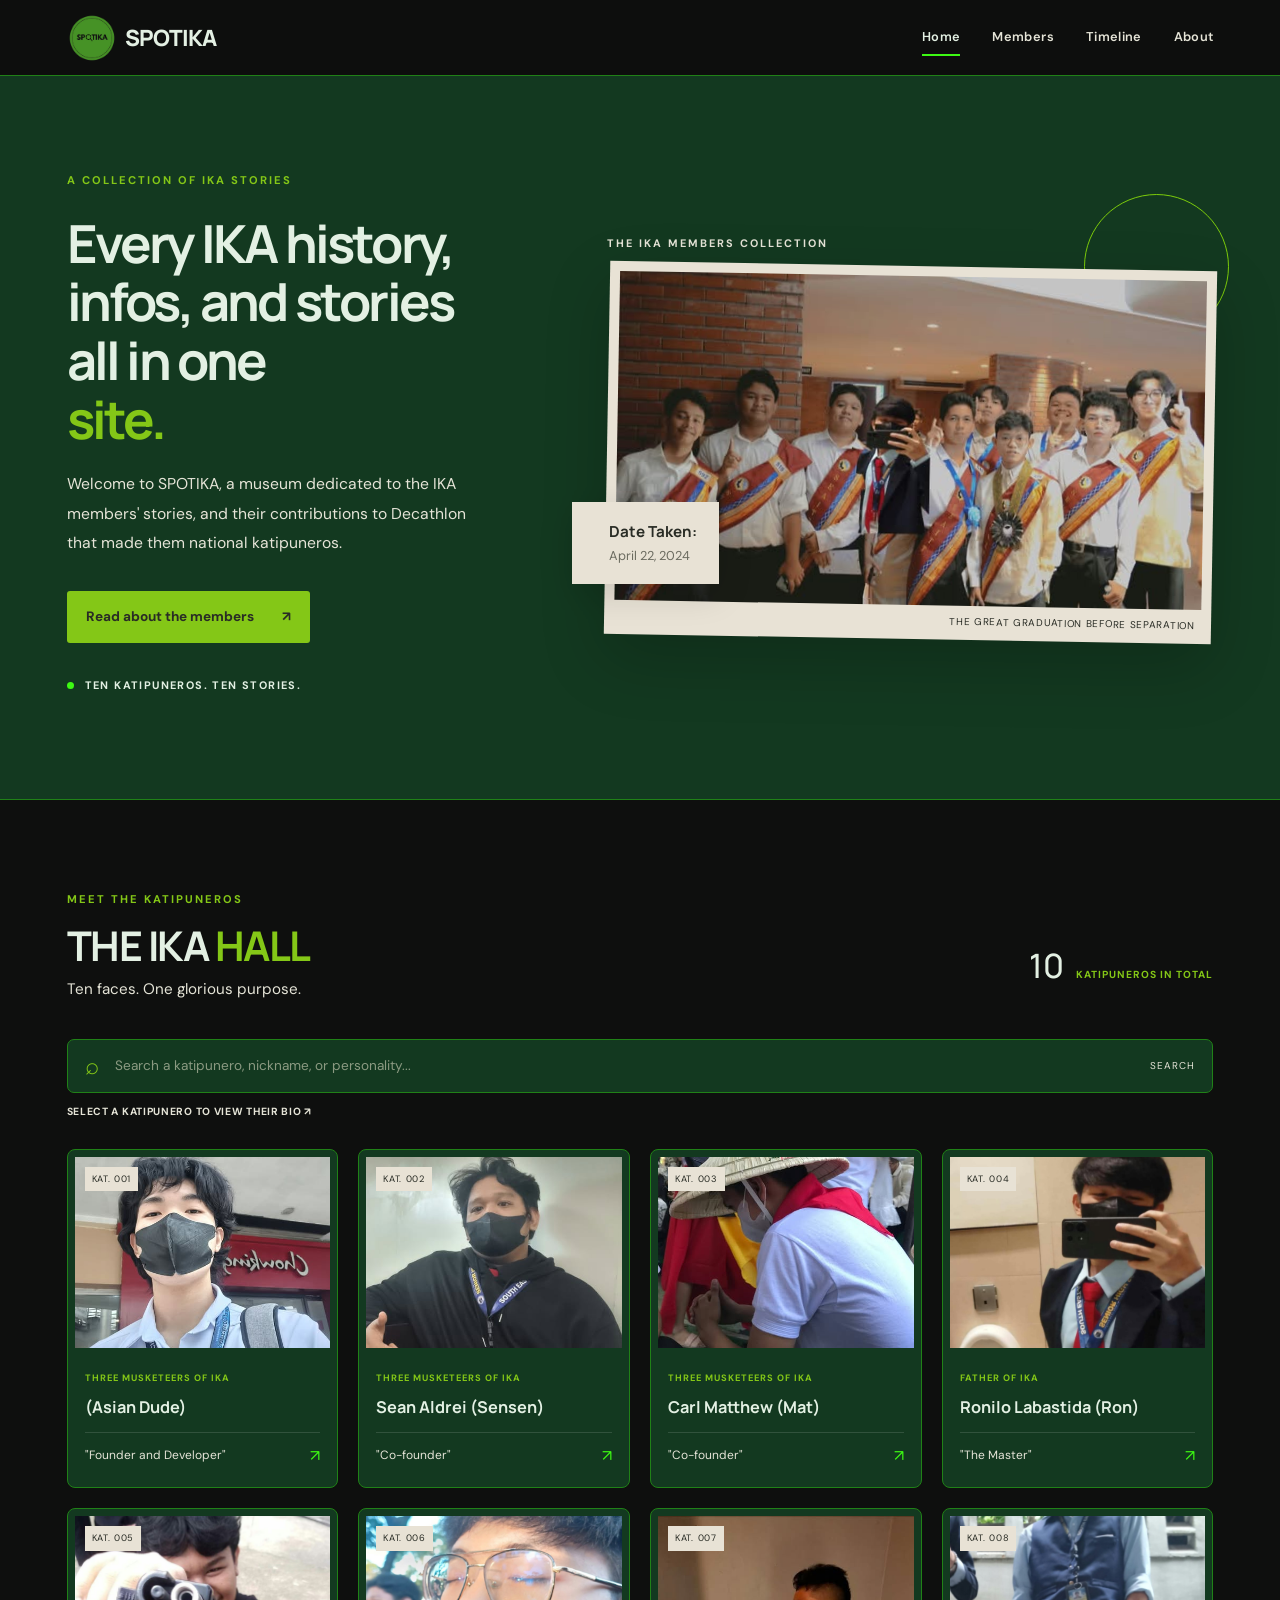
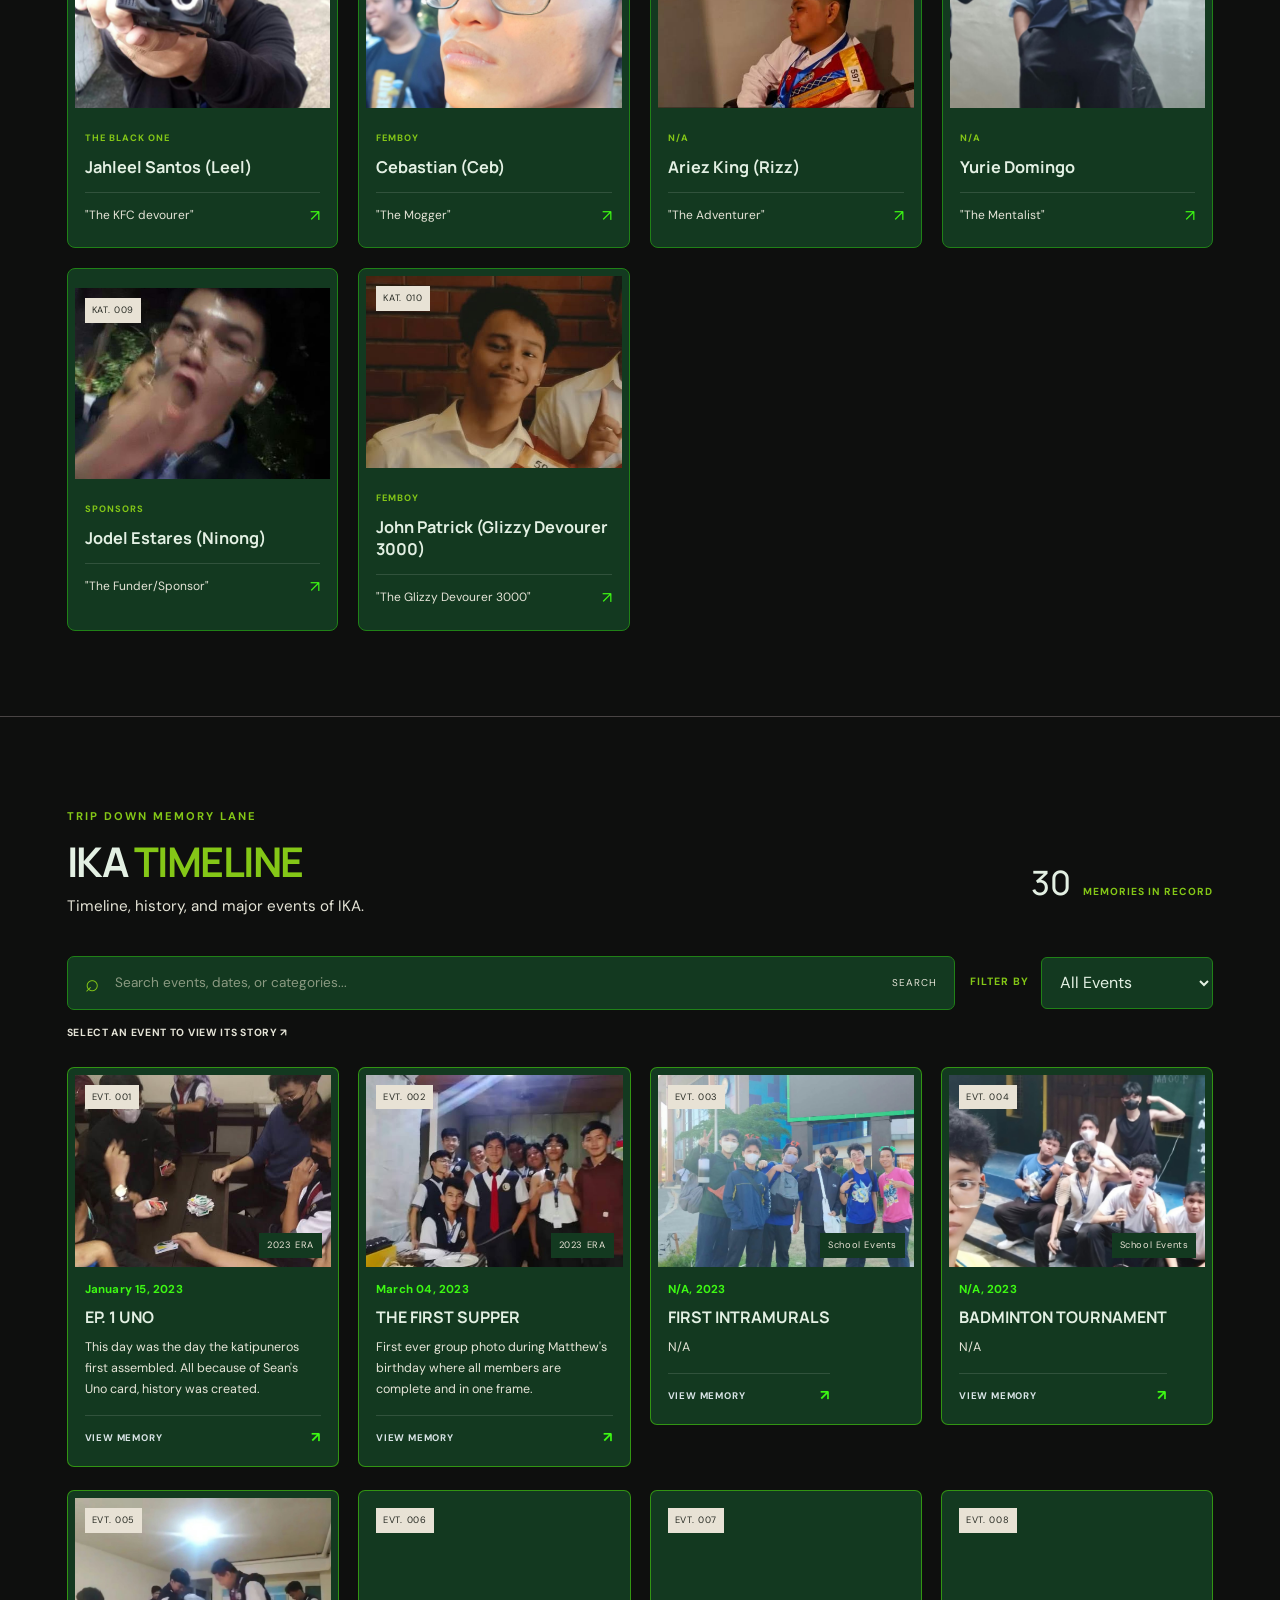
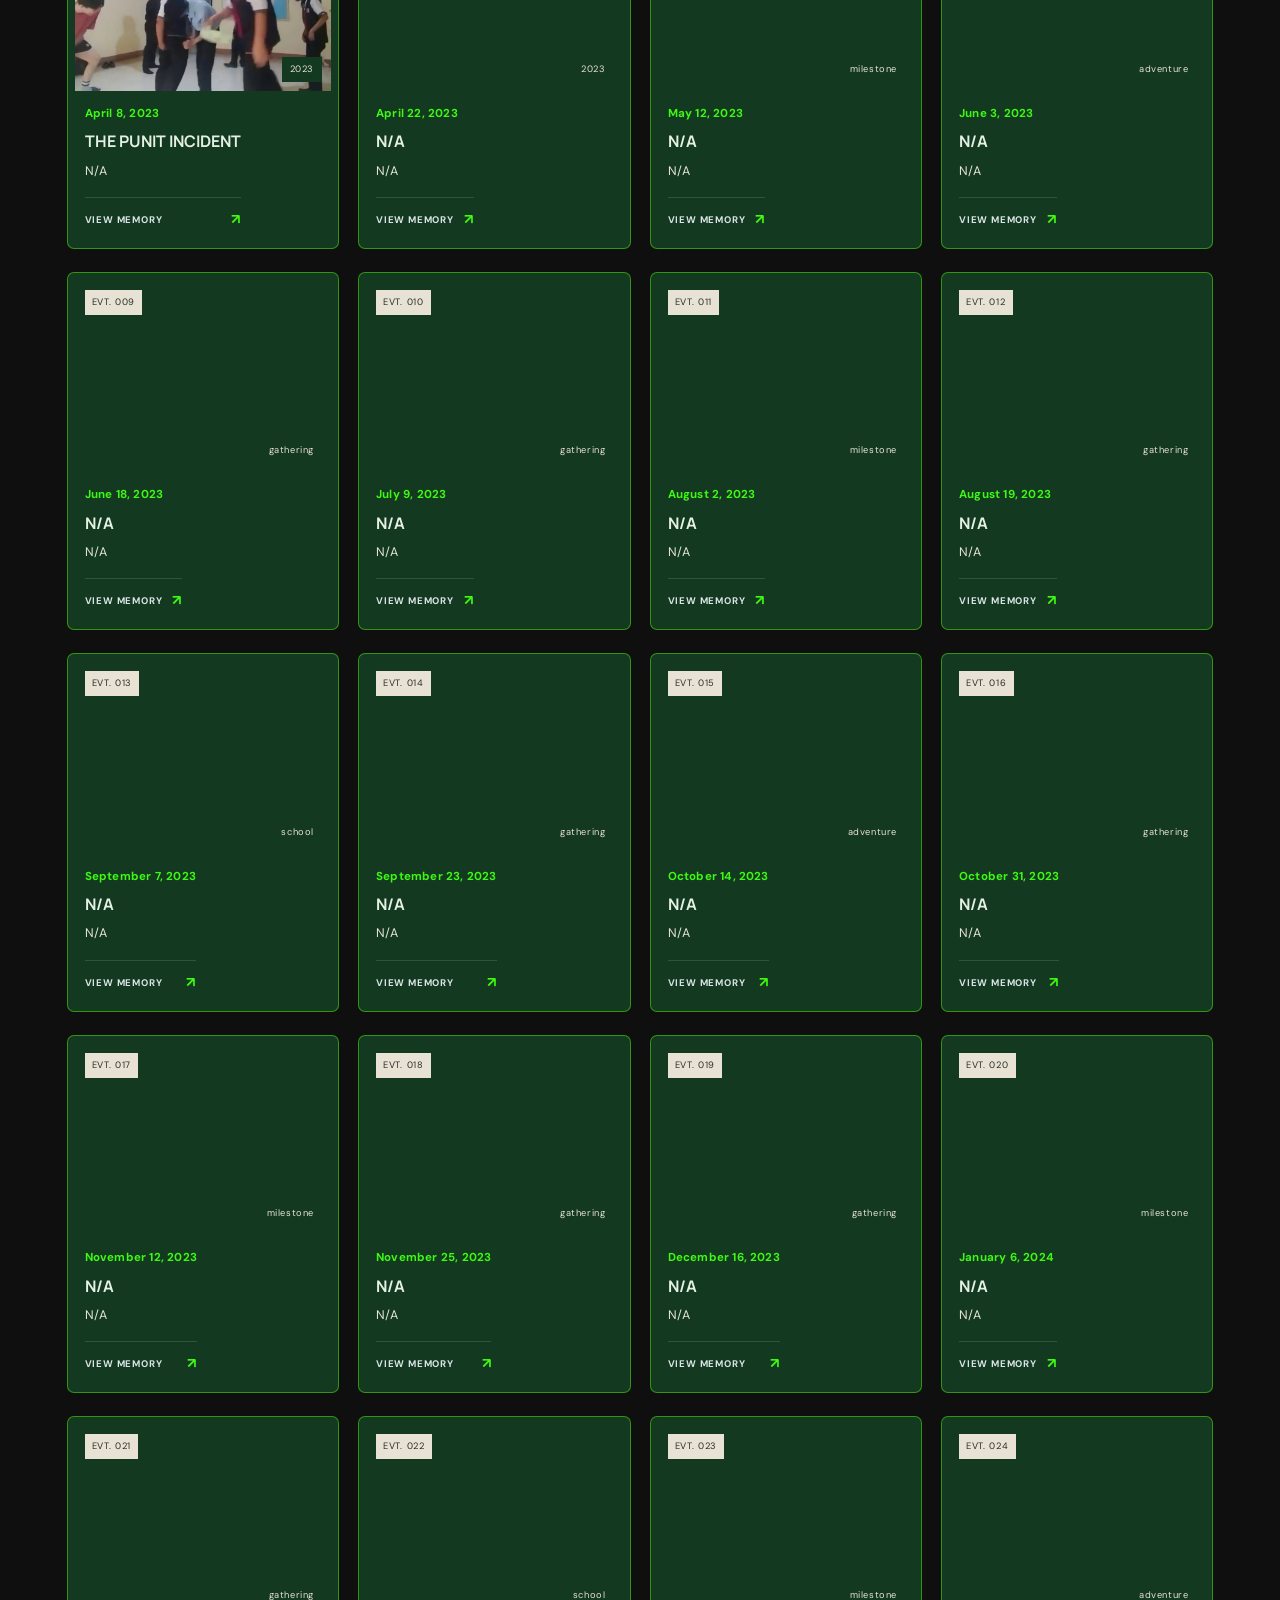
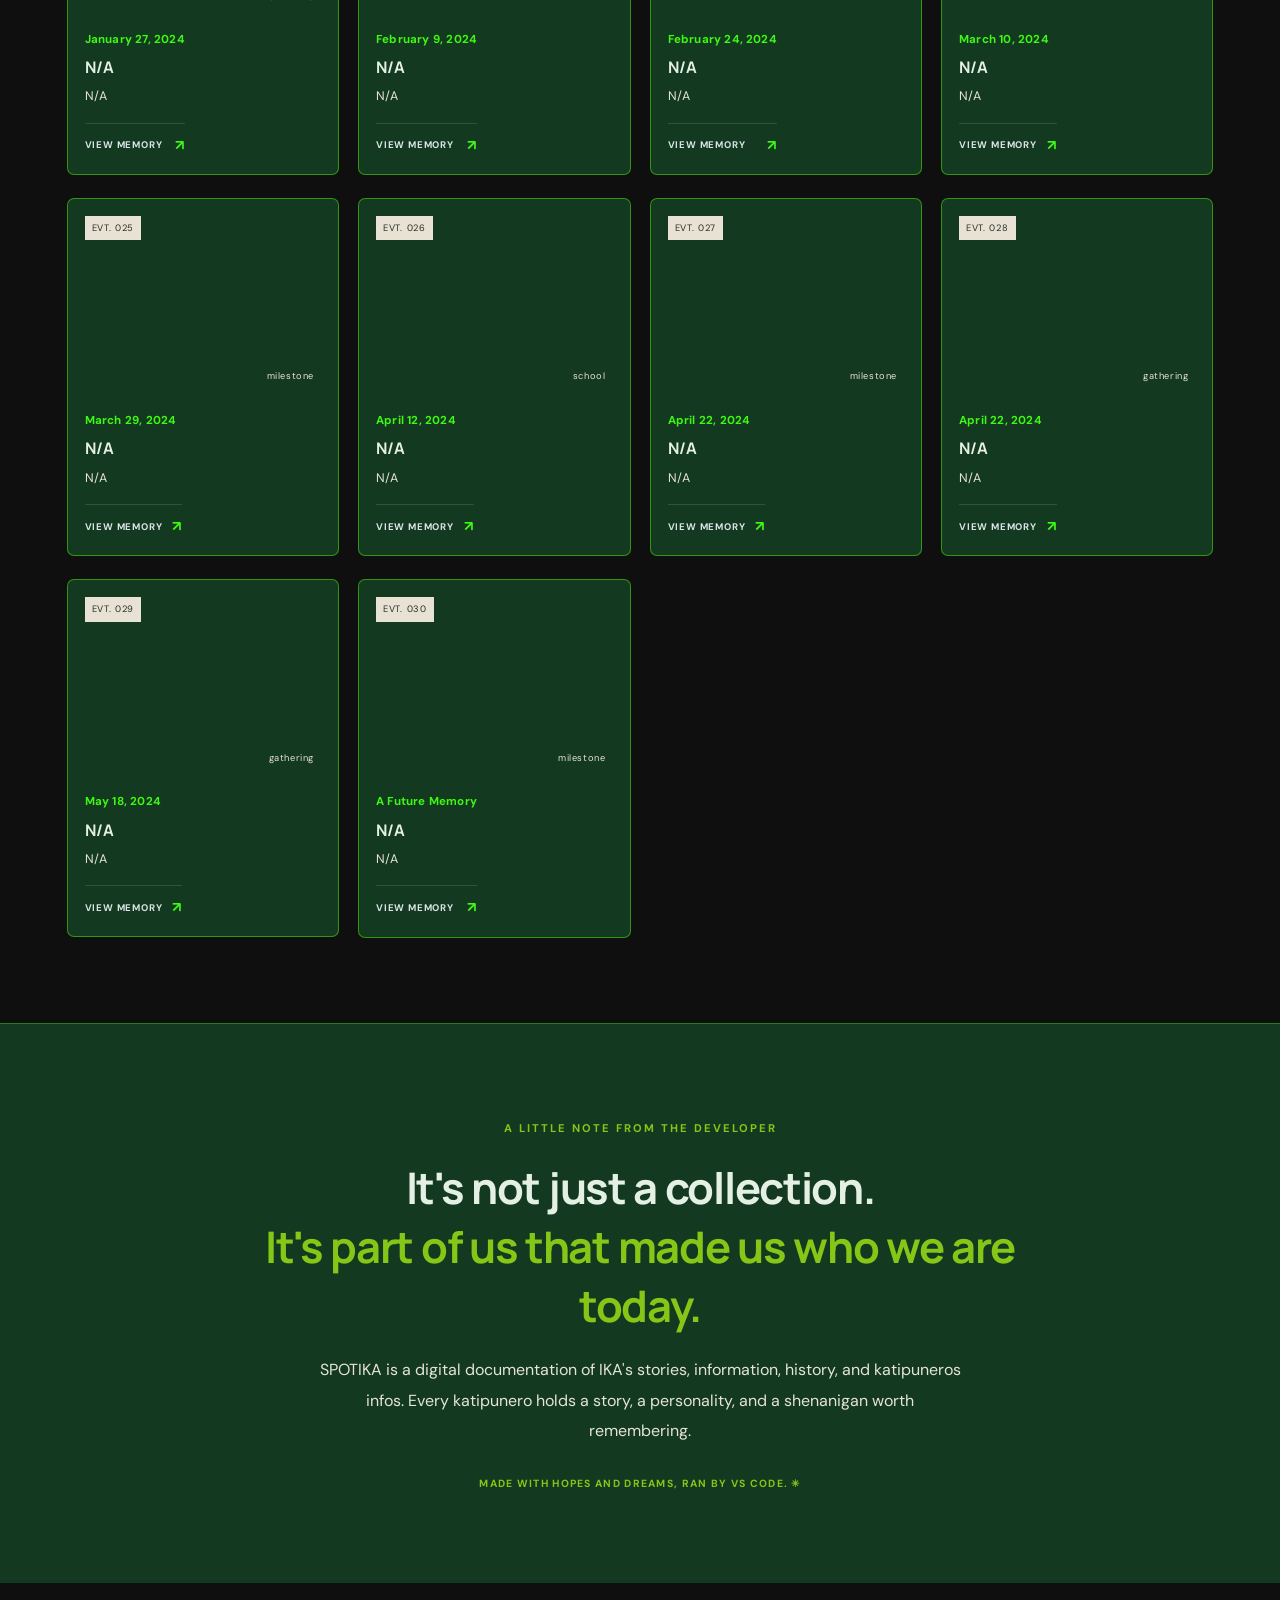
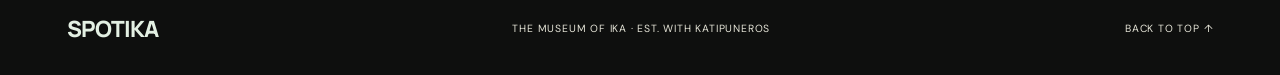
==== commit 4d718877: "Fix HTML formatting issues and restore content" ====
--- a/index.html
+++ b/index.html
@@ -13,7 +13,7 @@
 <body>
 <header class="navbar" id="siteNavbar">
     <a href="#home" class="logo" aria-label="SPOTIKA home">
-    <img src="/images/SPOTIKA_LOGO-removebg-preview.png" alt="" class="logo-image">
+    <img src="images/SPOTIKA_LOGO-removebg-preview.png" alt="" class="logo-image">
     <span class="logo-name">SPOTIKA</span>
 </a>
     <button class="nav-toggle" id="navToggle" type="button" aria-label="Open navigation menu" aria-expanded="false" aria-controls="primaryNav">
@@ -25,7 +25,6 @@
         <a href="#events" class="nav-link">Timeline</a>
         <a href="#about" class="nav-link">About</a>
     </nav>
-    <a href="#gallery" class="nav-button">Explore Gallery <span aria-hidden="true">↗</span></a>
 </header>
 
 <main>
@@ -40,7 +39,7 @@
         <div class="hero-art">
             <div class="art-label">THE IKA MEMBERS COLLECTION</div>
             <div class="art-frame">
-                <img src="/images/friends.jpg" alt="Friends spending time together">
+                <img src="images/friends.jpg" alt="Friends spending time together">
                 <div class="art-caption"><span></span><span>THE GREAT GRADUATION BEFORE SEPARATION</span></div>
             </div>
             <div class="floating-note">
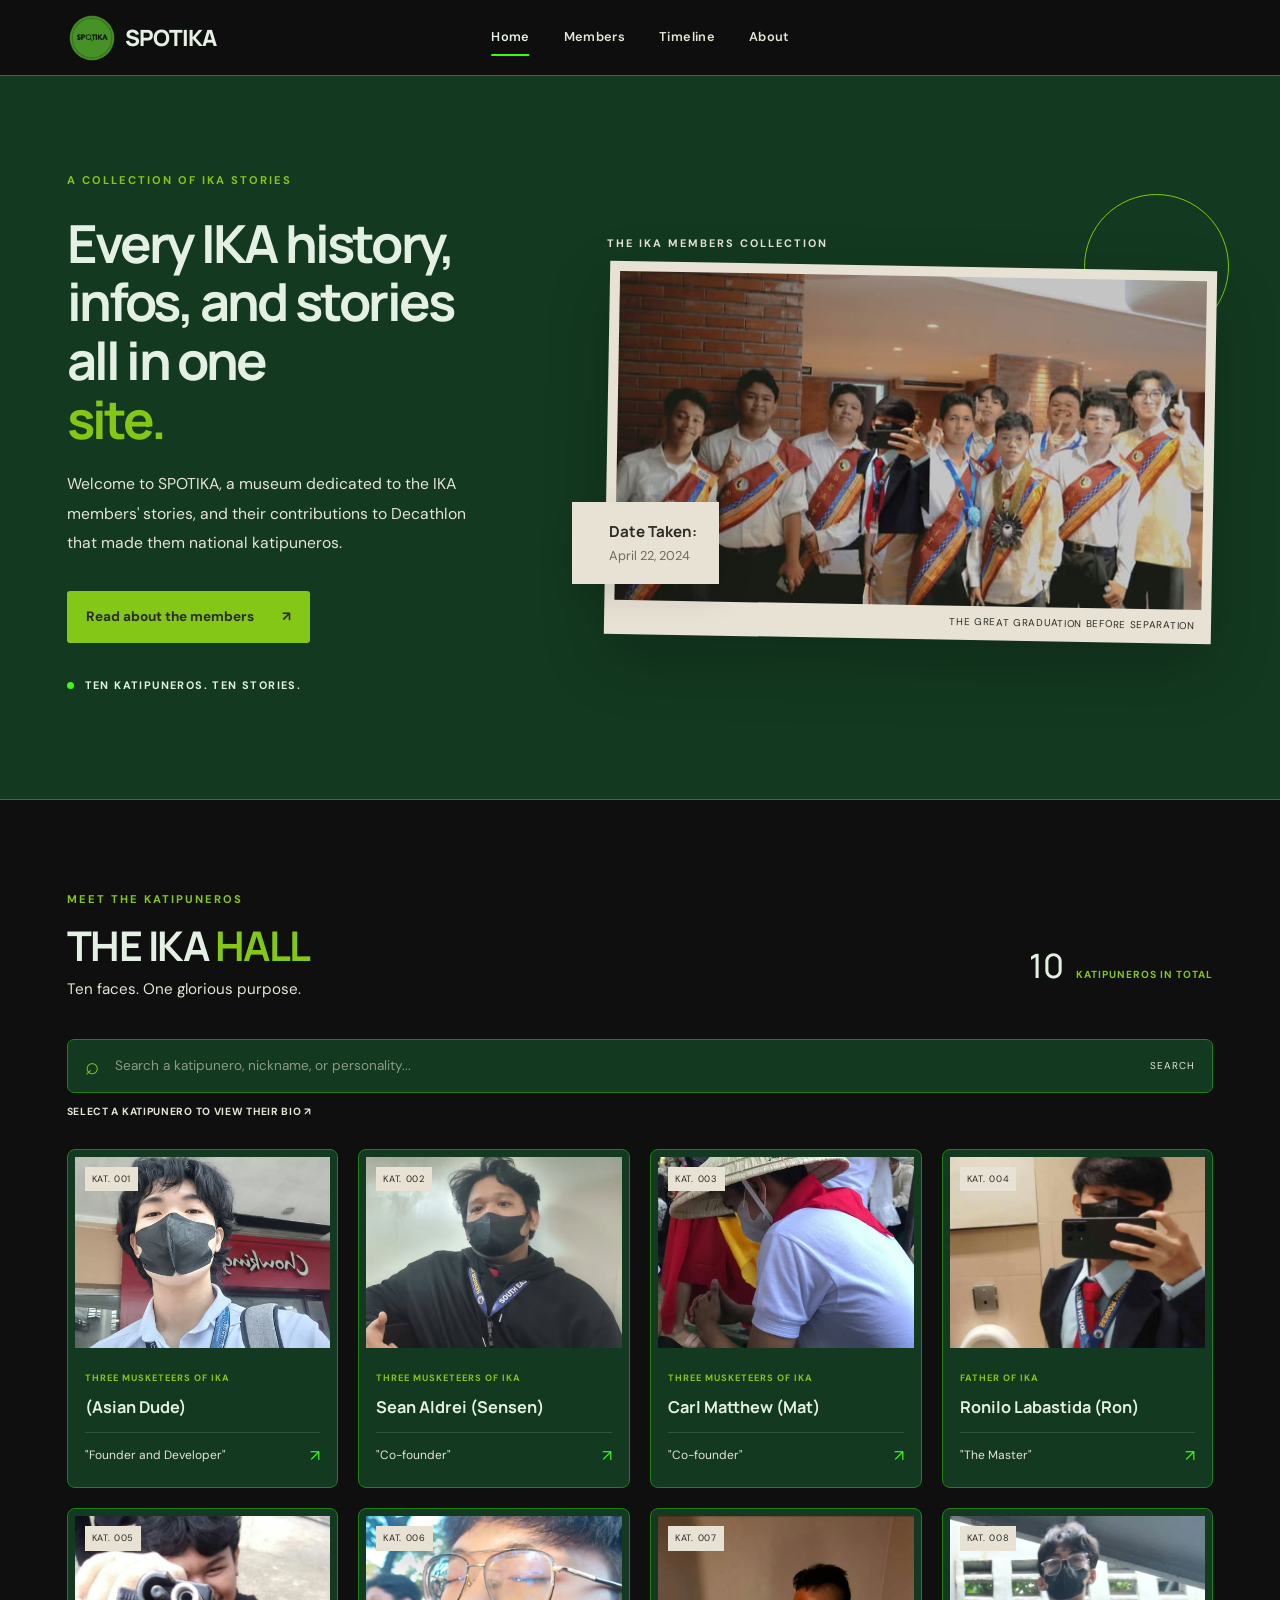
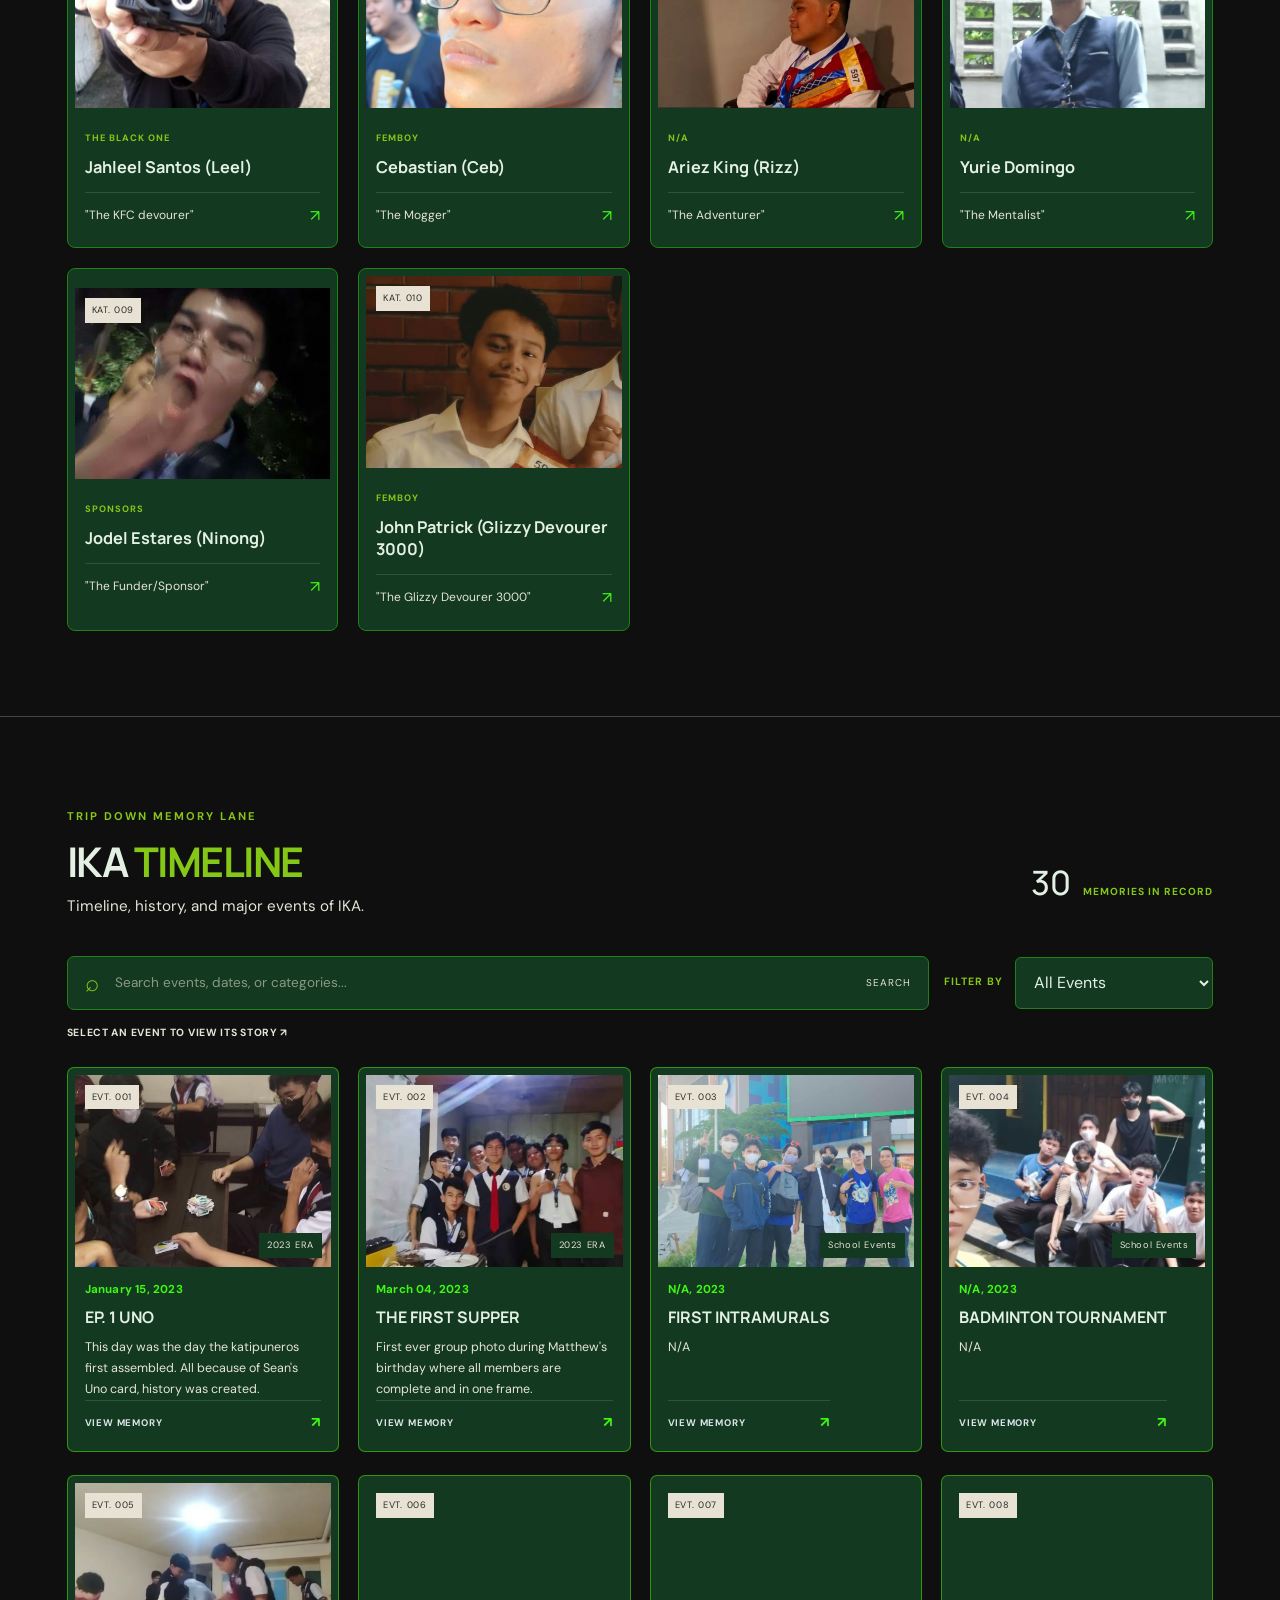
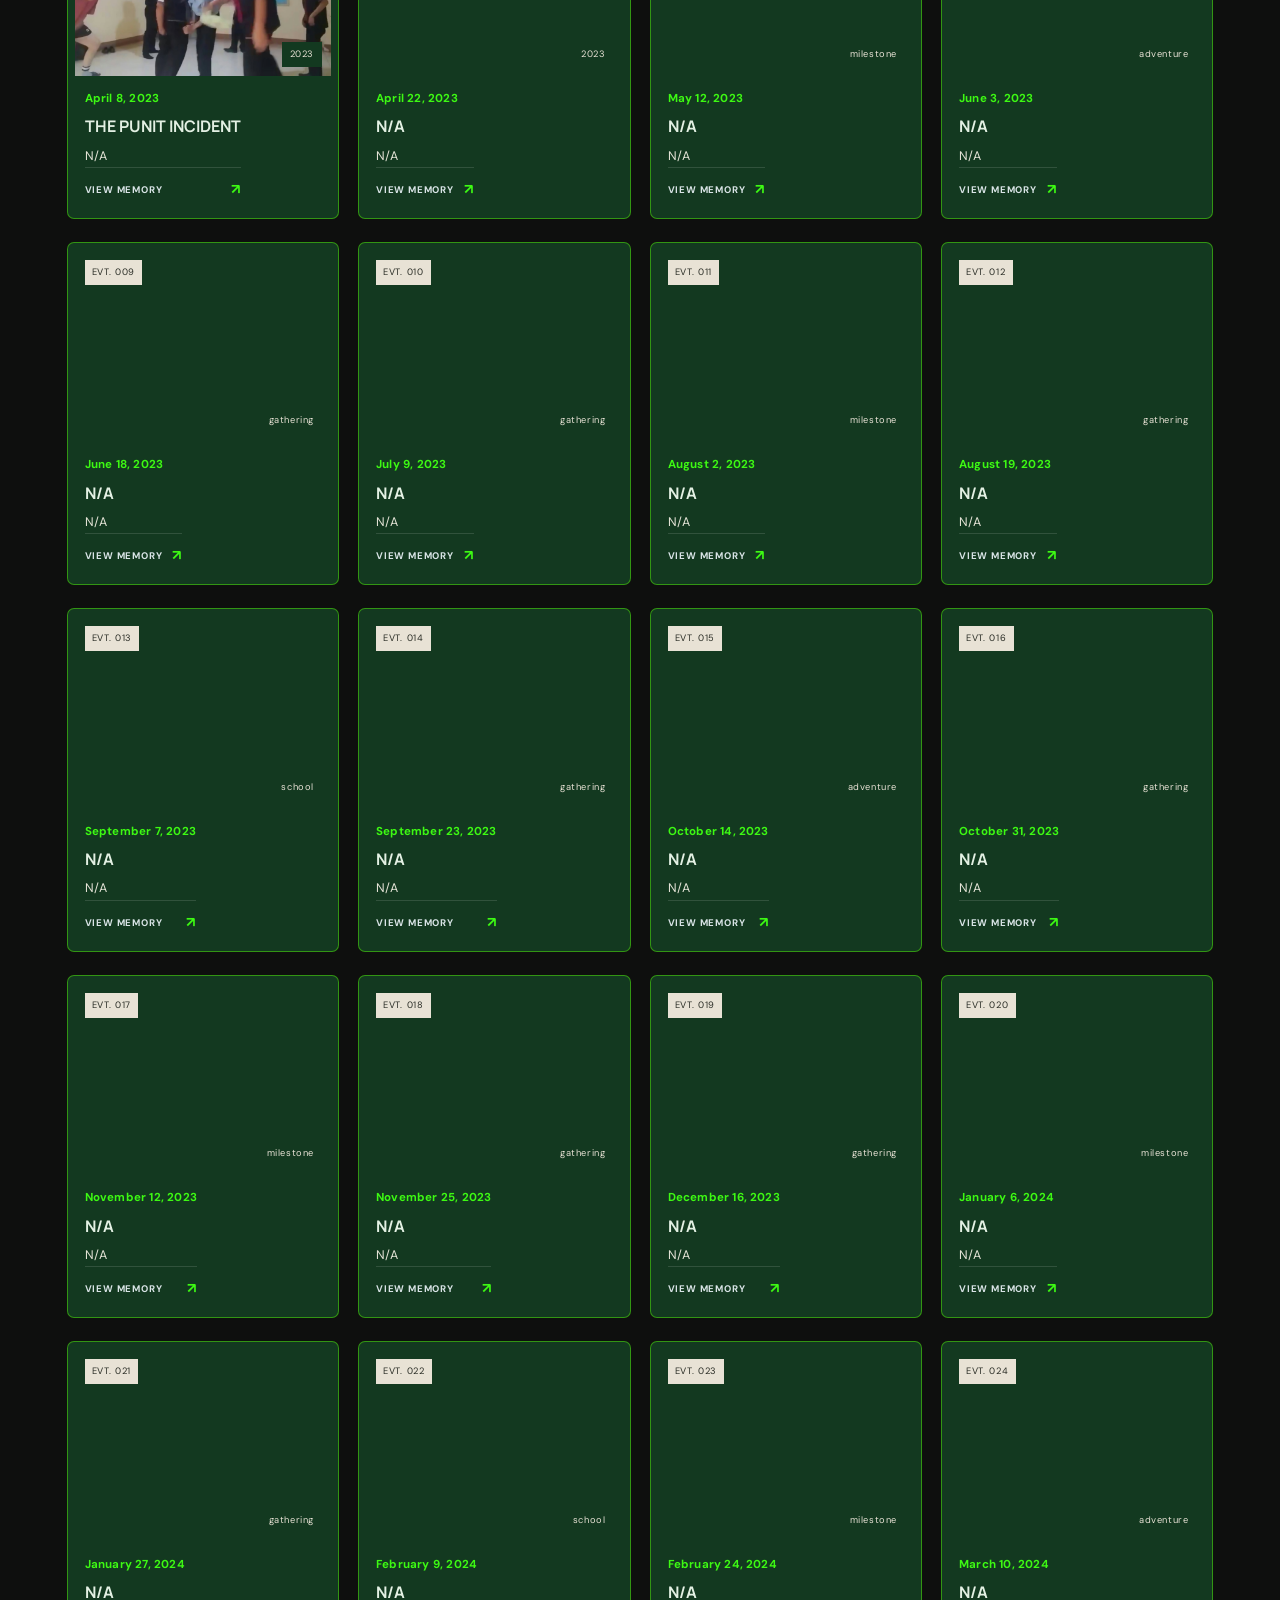
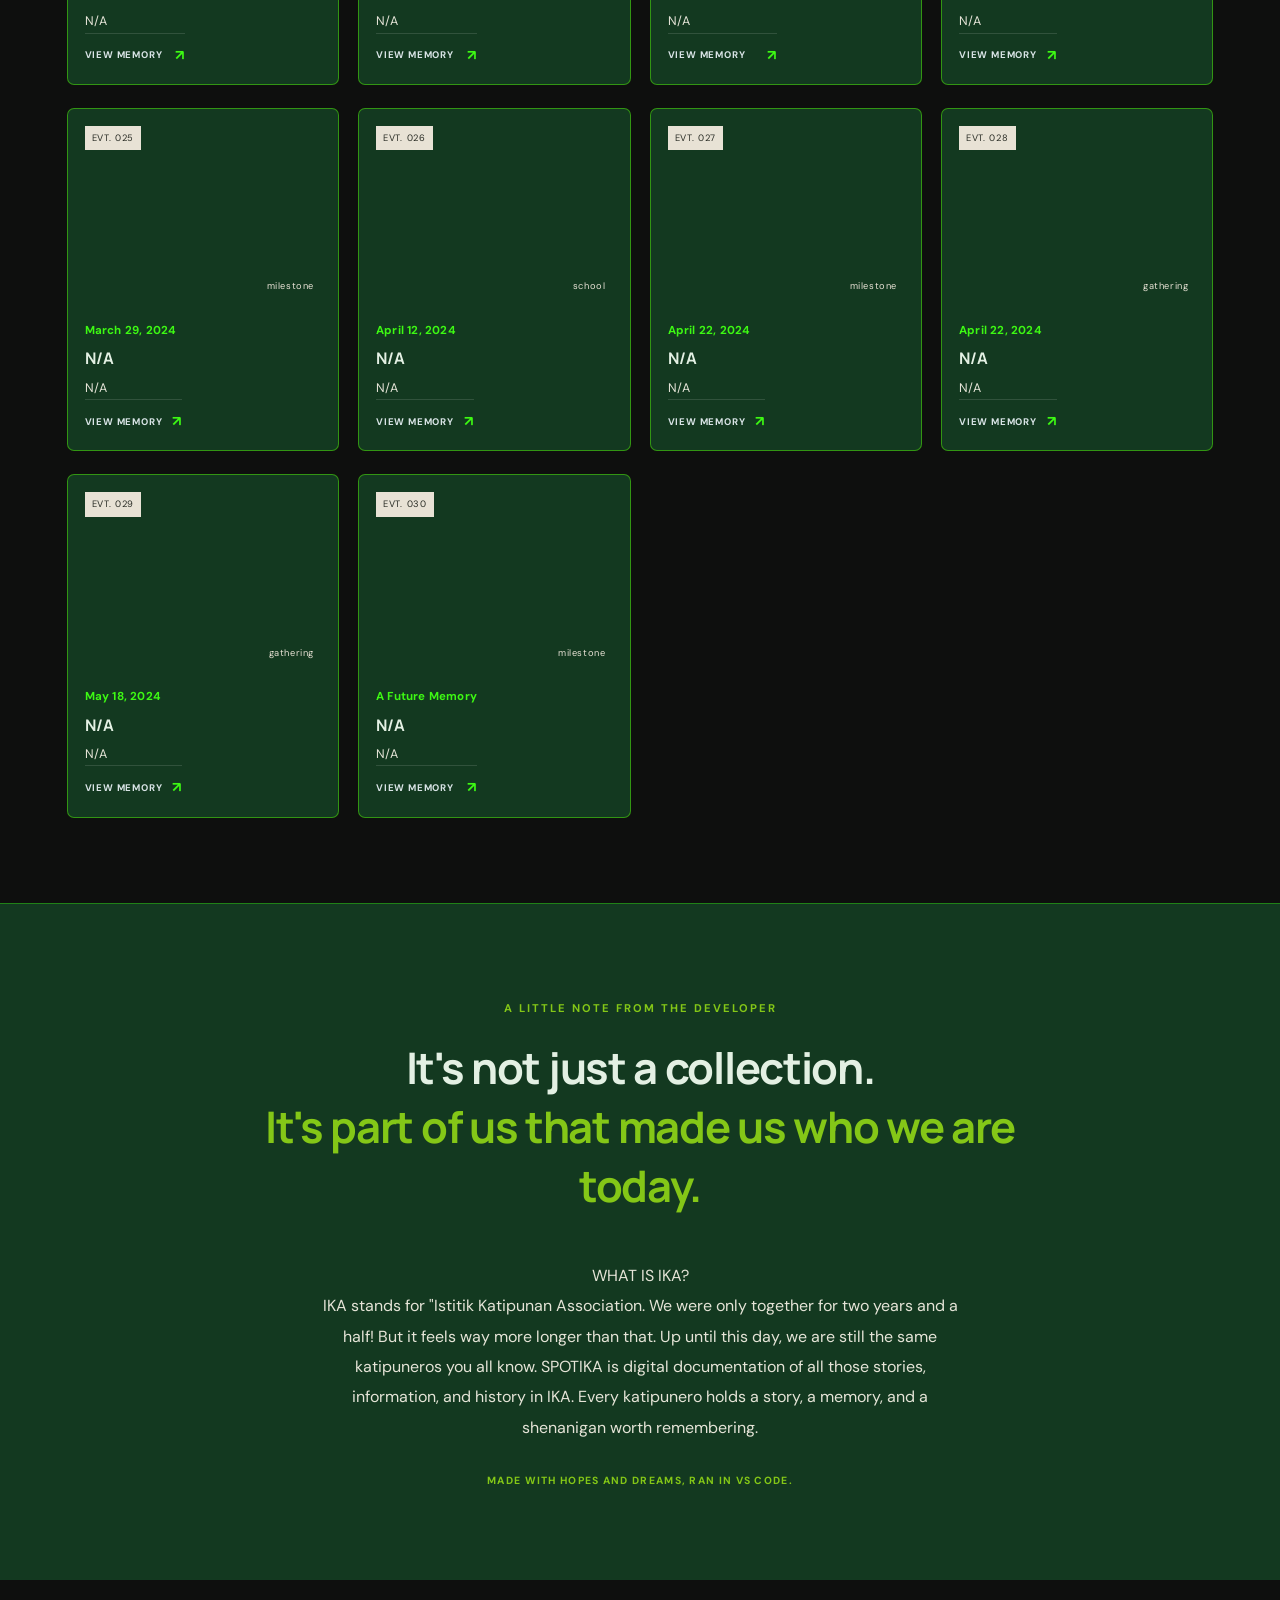
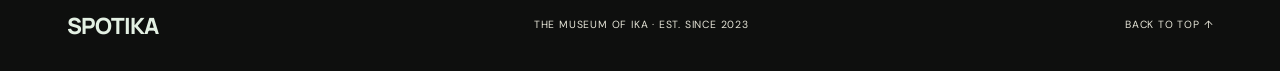
==== commit 370a8933: "Updated options, and about description" ====
--- a/index.html
+++ b/index.html
@@ -92,7 +92,9 @@
                     <option value="all">All Events</option>
                     <option value="2023 Events">2023 Events</option>
                     <option value="2024 Events">2024 Events</option>
+                    <option value="2025 Events">2025 Events</option>
                     <option value="School Events">School Events</option>
+                    <option value="Upcoming Events">Upcoming Events</option>
                 </select>
             </label>
         </div>
@@ -104,14 +106,17 @@
     <section class="about-section" id="about">
         <span class="eyebrow">A LITTLE NOTE FROM THE DEVELOPER</span>
         <h2>It's not just a collection.<br><span>It's part of us that made us who we are today.</span></h2>
-        <p>SPOTIKA is a digital documentation of IKA's stories, information, history, and katipuneros infos. Every katipunero holds a story, a personality, and a shenanigan worth remembering.</p>
-        <span class="about-signature">MADE WITH HOPES AND DREAMS, RAN BY VS CODE. ✳</span>
+        <br>
+        <p>WHAT IS IKA?</p>
+        <p>IKA stands for "Istitik Katipunan Association. We were only together for two years and a half! But it feels way more longer than that. Up until this day, we are still the same katipuneros you all know. 
+           SPOTIKA is digital documentation of all those stories, information, and history in IKA. Every katipunero holds a story, a memory, and a shenanigan worth remembering.</p>
+        <span class="about-signature">MADE WITH HOPES AND DREAMS, RAN IN VS CODE. </span>
     </section>
 </main>
 
 <footer>
     <a href="#home" class="logo">SPOTIKA<span></span></a>
-    <p>THE MUSEUM OF IKA · EST. WITH KATIPUNEROS</p>
+    <p>THE MUSEUM OF IKA · EST. SINCE 2023</p>
     <a href="#home" class="back-top">BACK TO TOP ↑</a>
 </footer>
 
@@ -146,7 +151,7 @@
             <p class="event-modal-date" id="eventModalDate"></p>
             <h2 id="eventModalTitle">Event title</h2>
             <p id="eventModalDescription"></p>
-            <p class="profile-footer">A MEMORY FROM THE SPOTIKA ARCHIVE ✳</p>
+            <p class="profile-footer">✳ A MEMORY FROM THE SPOTIKA ARCHIVE</p>
         </div>
     </div>
 </div>
--- a/style.css
+++ b/style.css
@@ -546,10 +546,11 @@
     display: grid;
     grid-template-columns: repeat(4, minmax(0, 1fr));
     gap: 23px 19px;
-    align-items: start;
+    align-items: stretch;
 }
 
 .event-card {
+    height: 100%;
     min-width: 0;
     padding: 7px;
     display: flex;
@@ -1249,4 +1250,39 @@
     font-weight: 800;
     letter-spacing: -1px;
     color: var(--ink);
-}+}
+/* CENTER THE NAVIGATION MENU */
+.navbar {
+    display: flex;
+    justify-content: flex-start;
+}
+
+.navbar nav {
+    position: absolute;
+    left: 50%;
+    transform: translateX(-50%);
+    display: flex;
+    align-items: center;
+    justify-content: center;
+    gap: 34px;
+}
+@media (max-width: 760px) {
+    .navbar nav {
+        position: absolute;
+        left: 0;
+        right: 0;
+        top: calc(100% + 1px);
+        transform: none;
+        align-items: stretch;
+    }
+}
+/*EVENT CARD ADJUSTMENTS*/
+.event-info {
+    flex: 1;
+    display: flex;
+    flex-direction: column;
+}
+
+.event-read-more {
+    margin-top: auto;
+}
